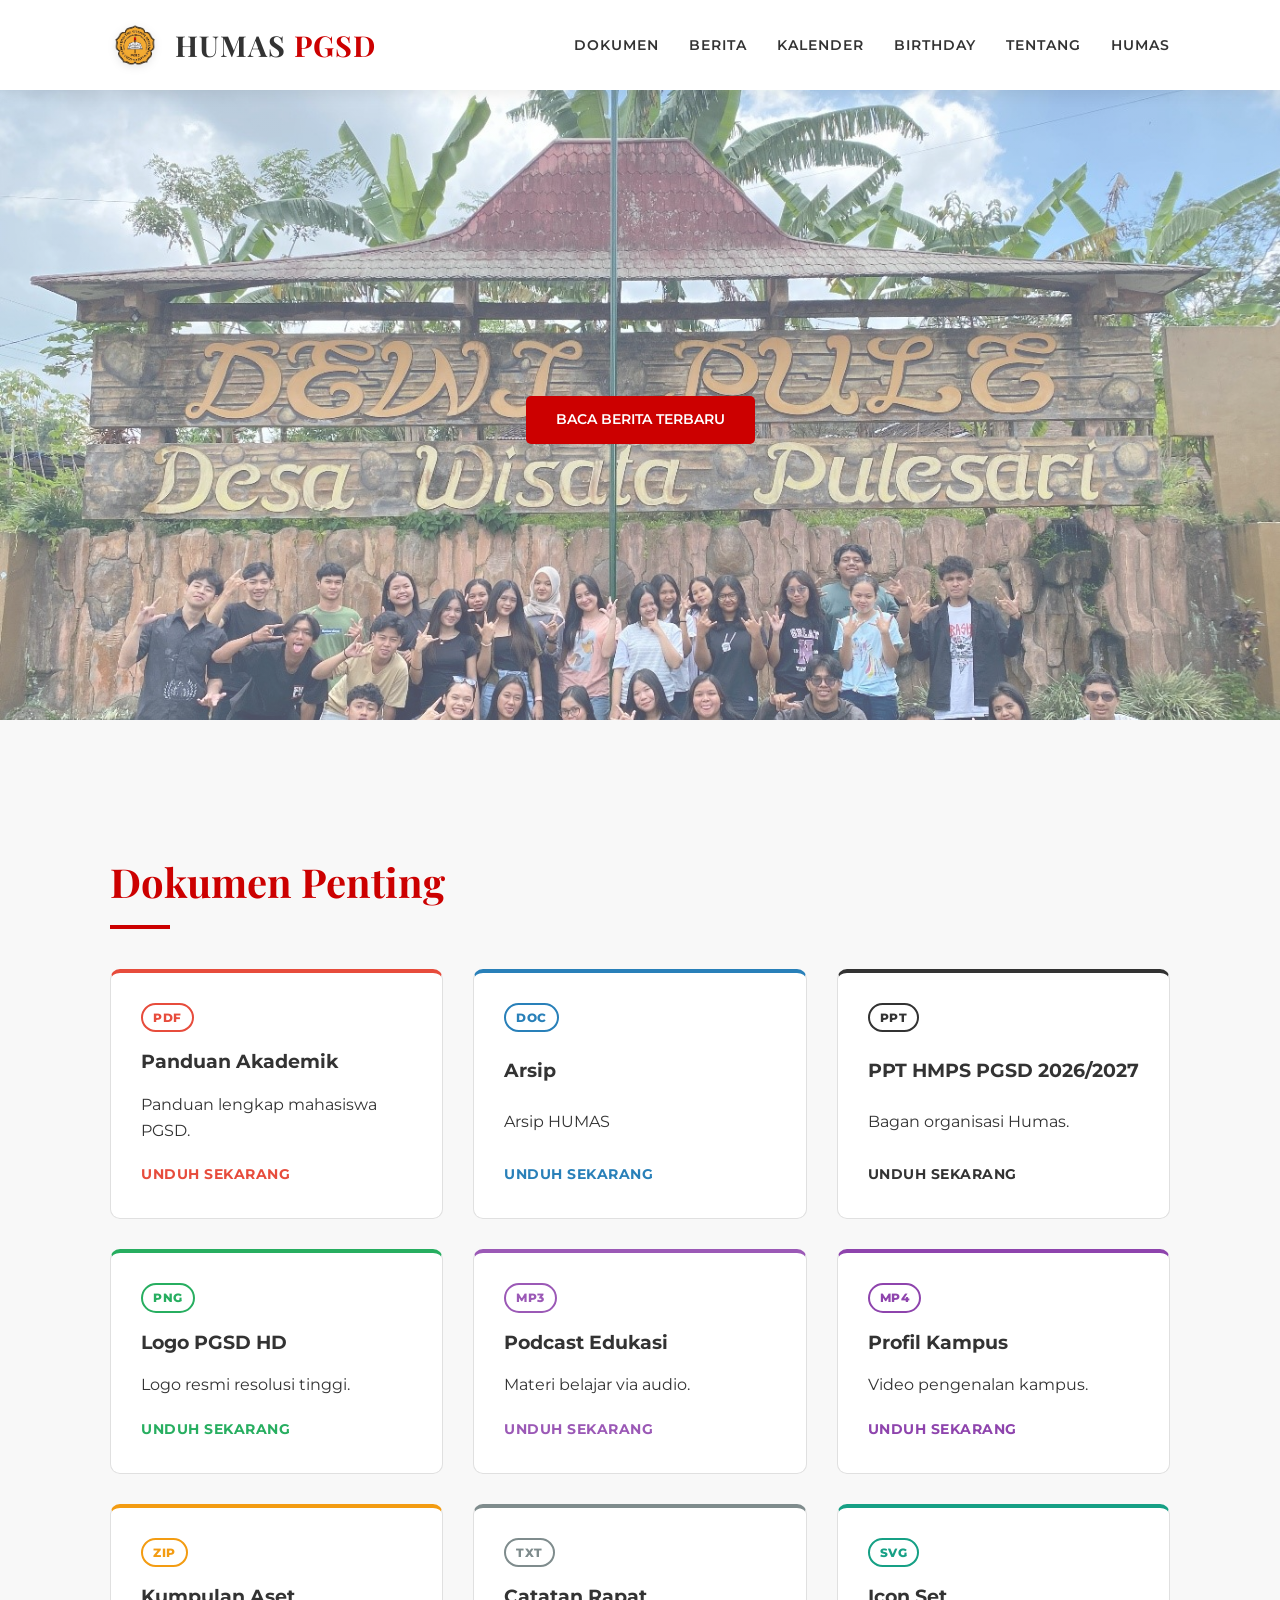
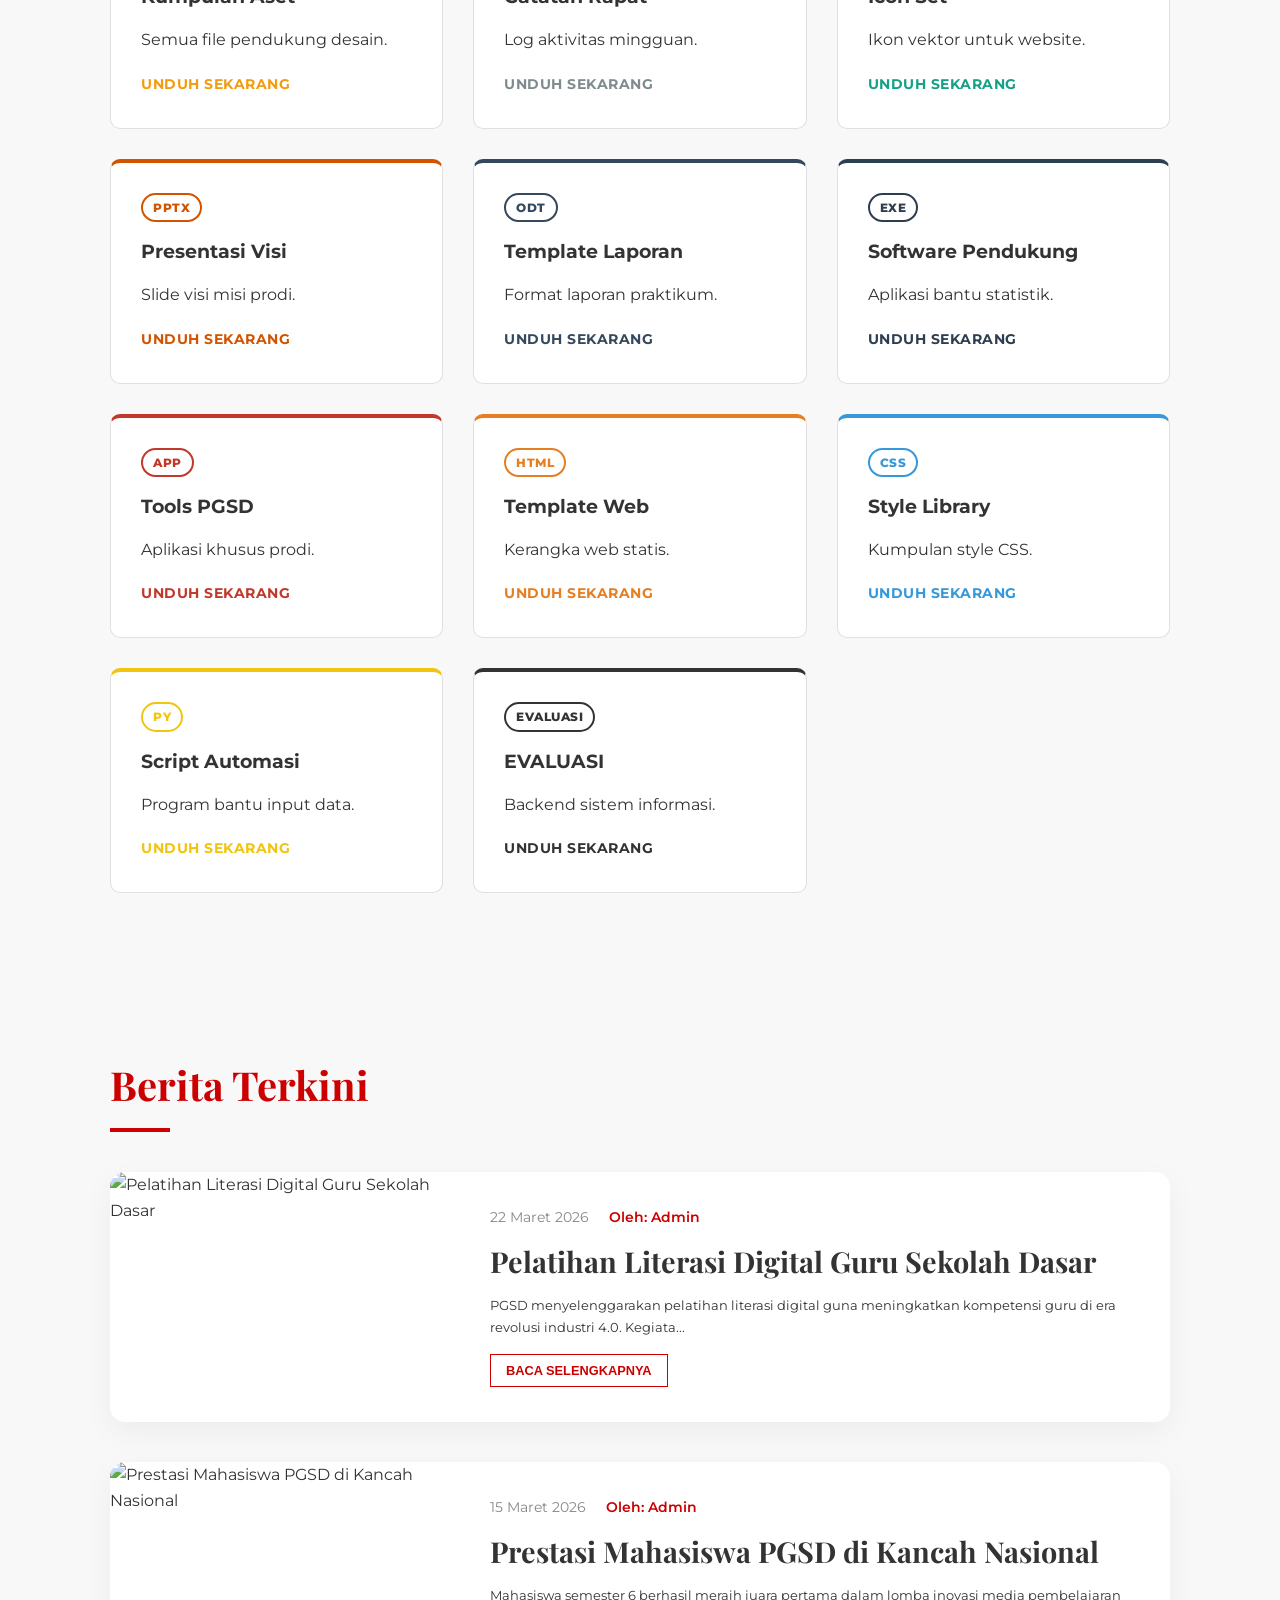
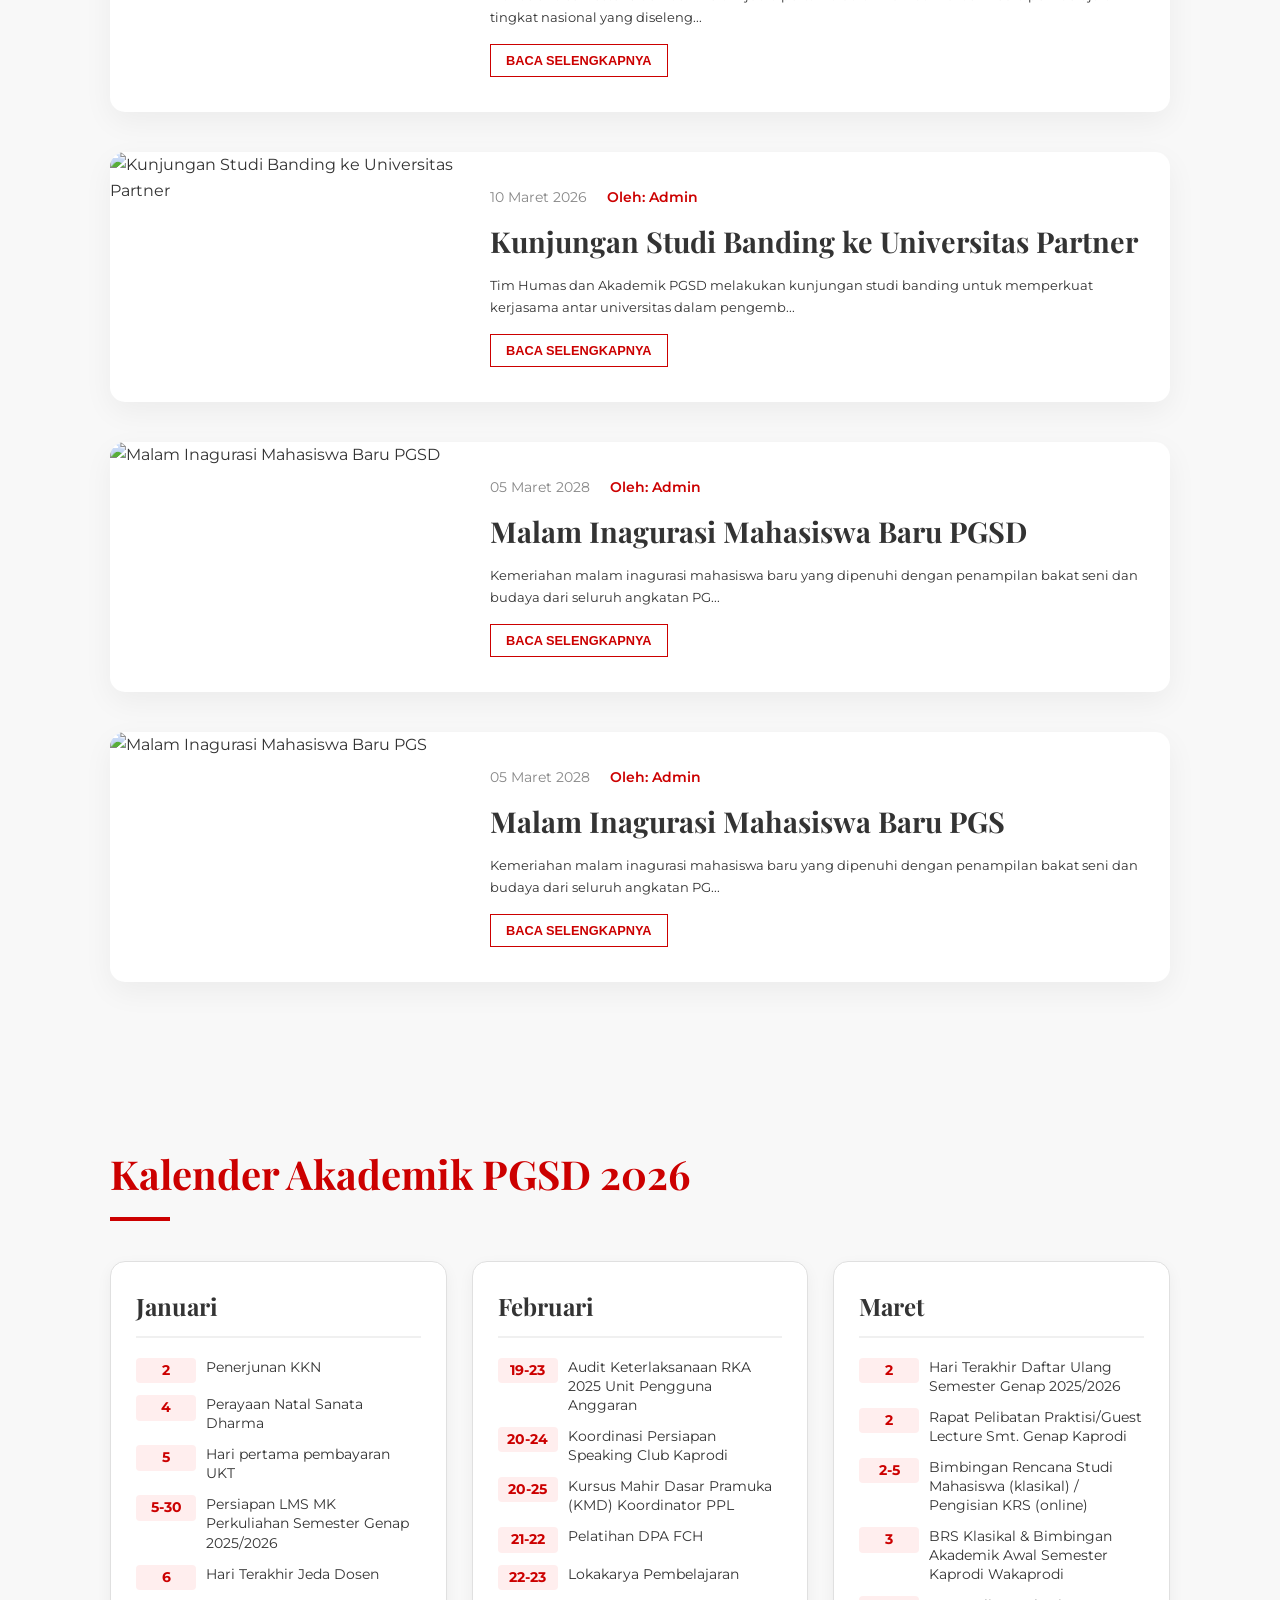
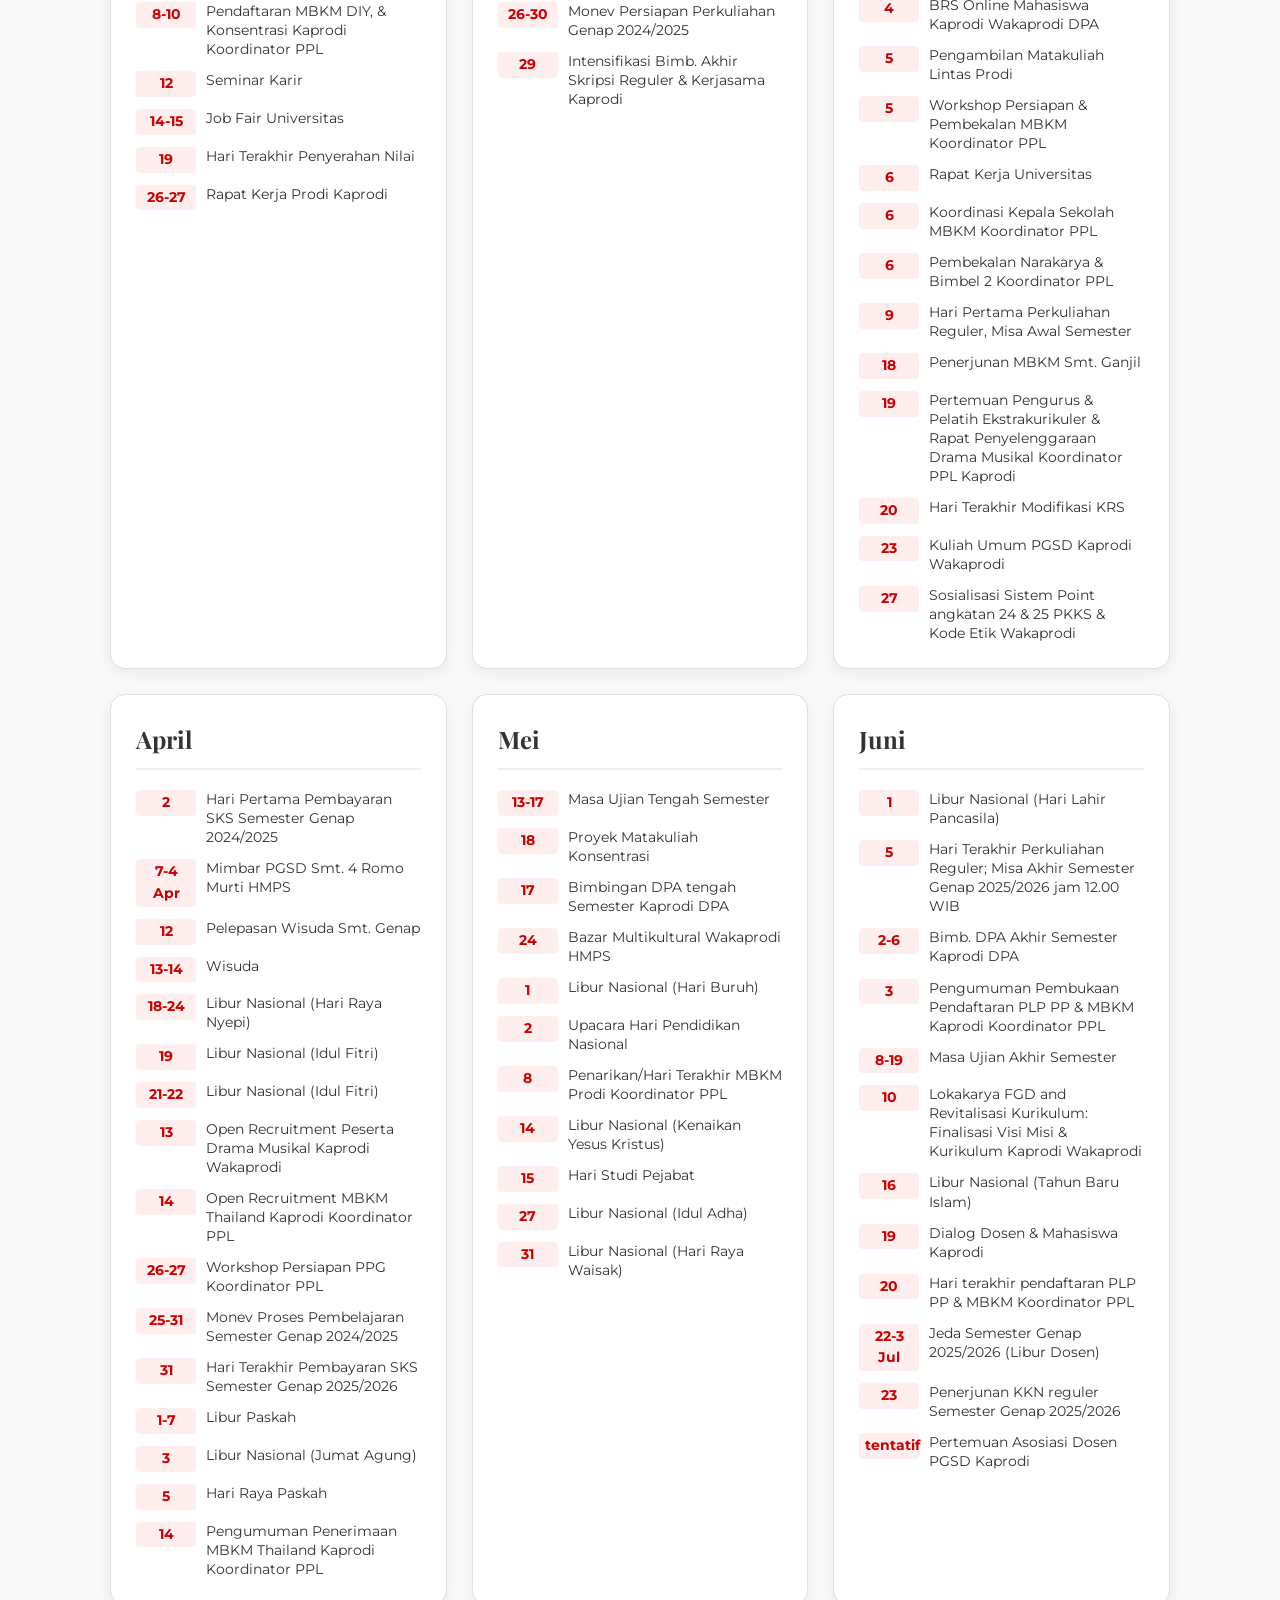
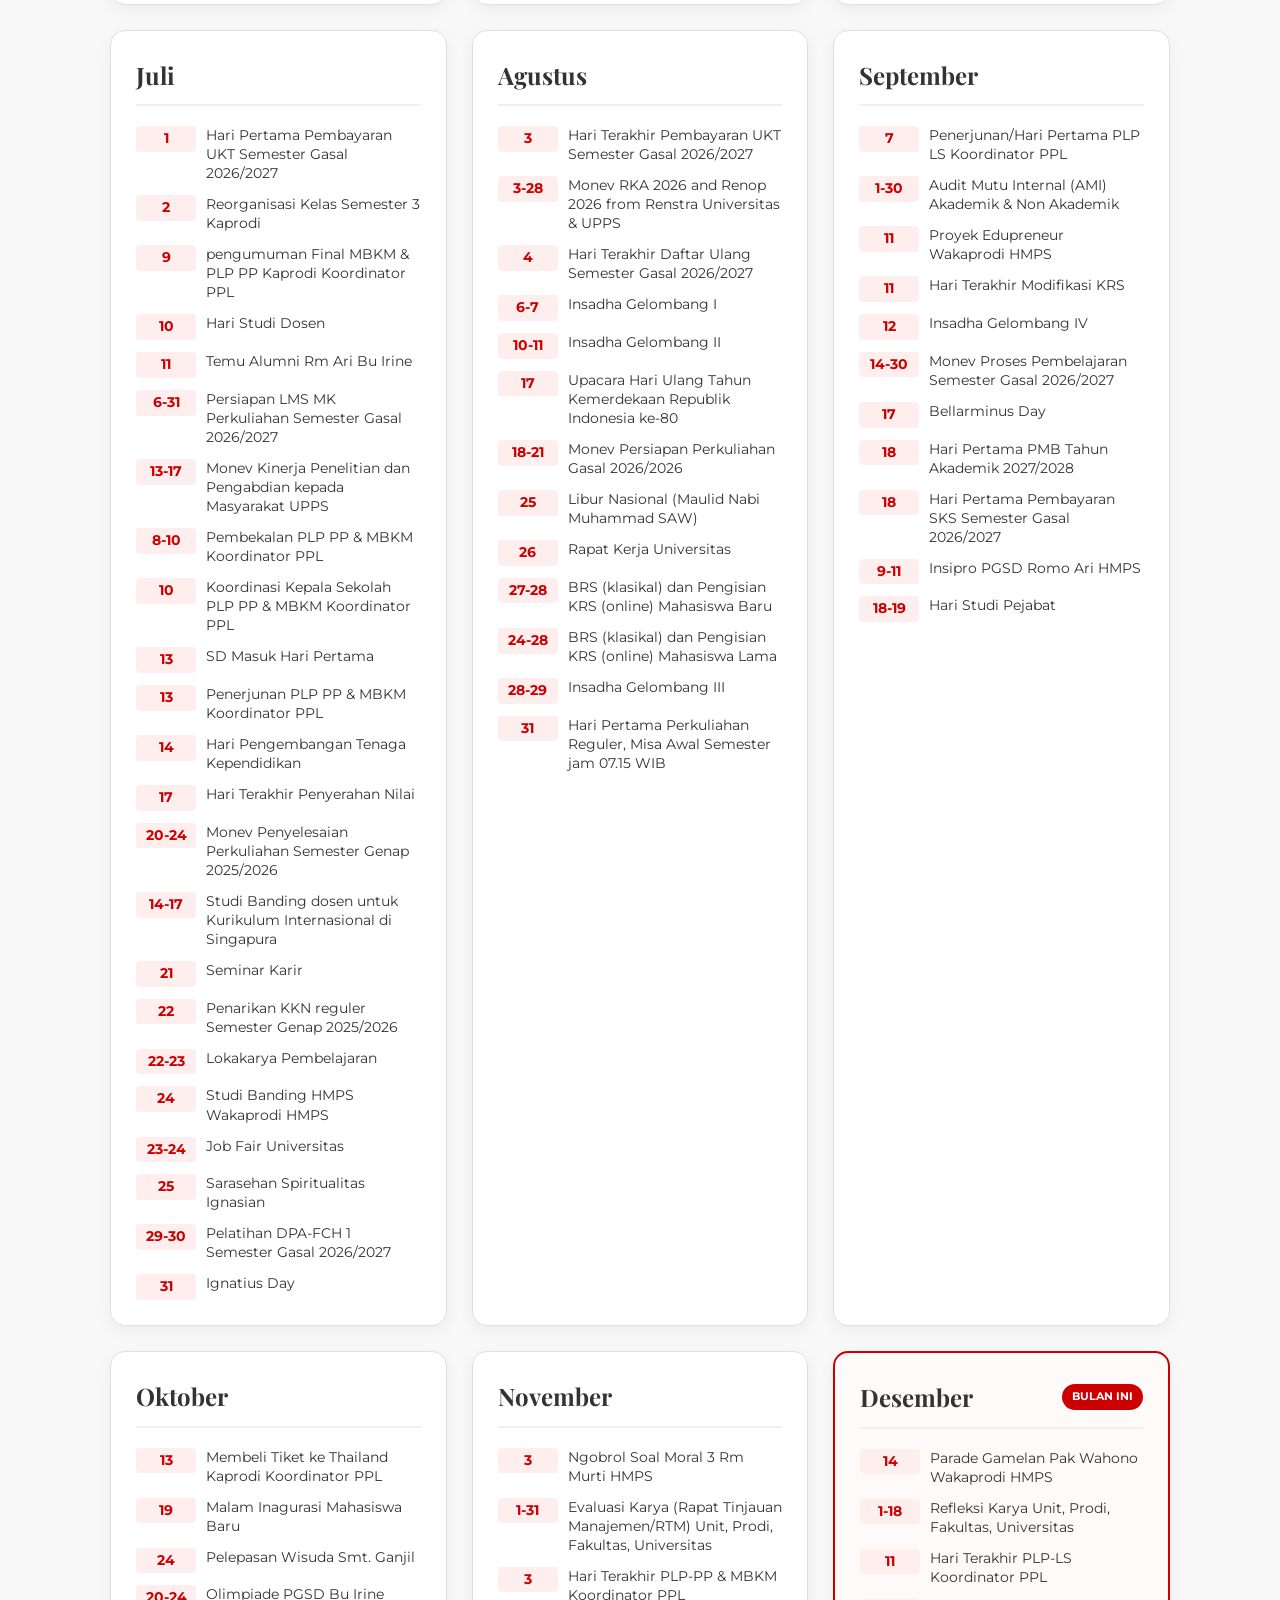
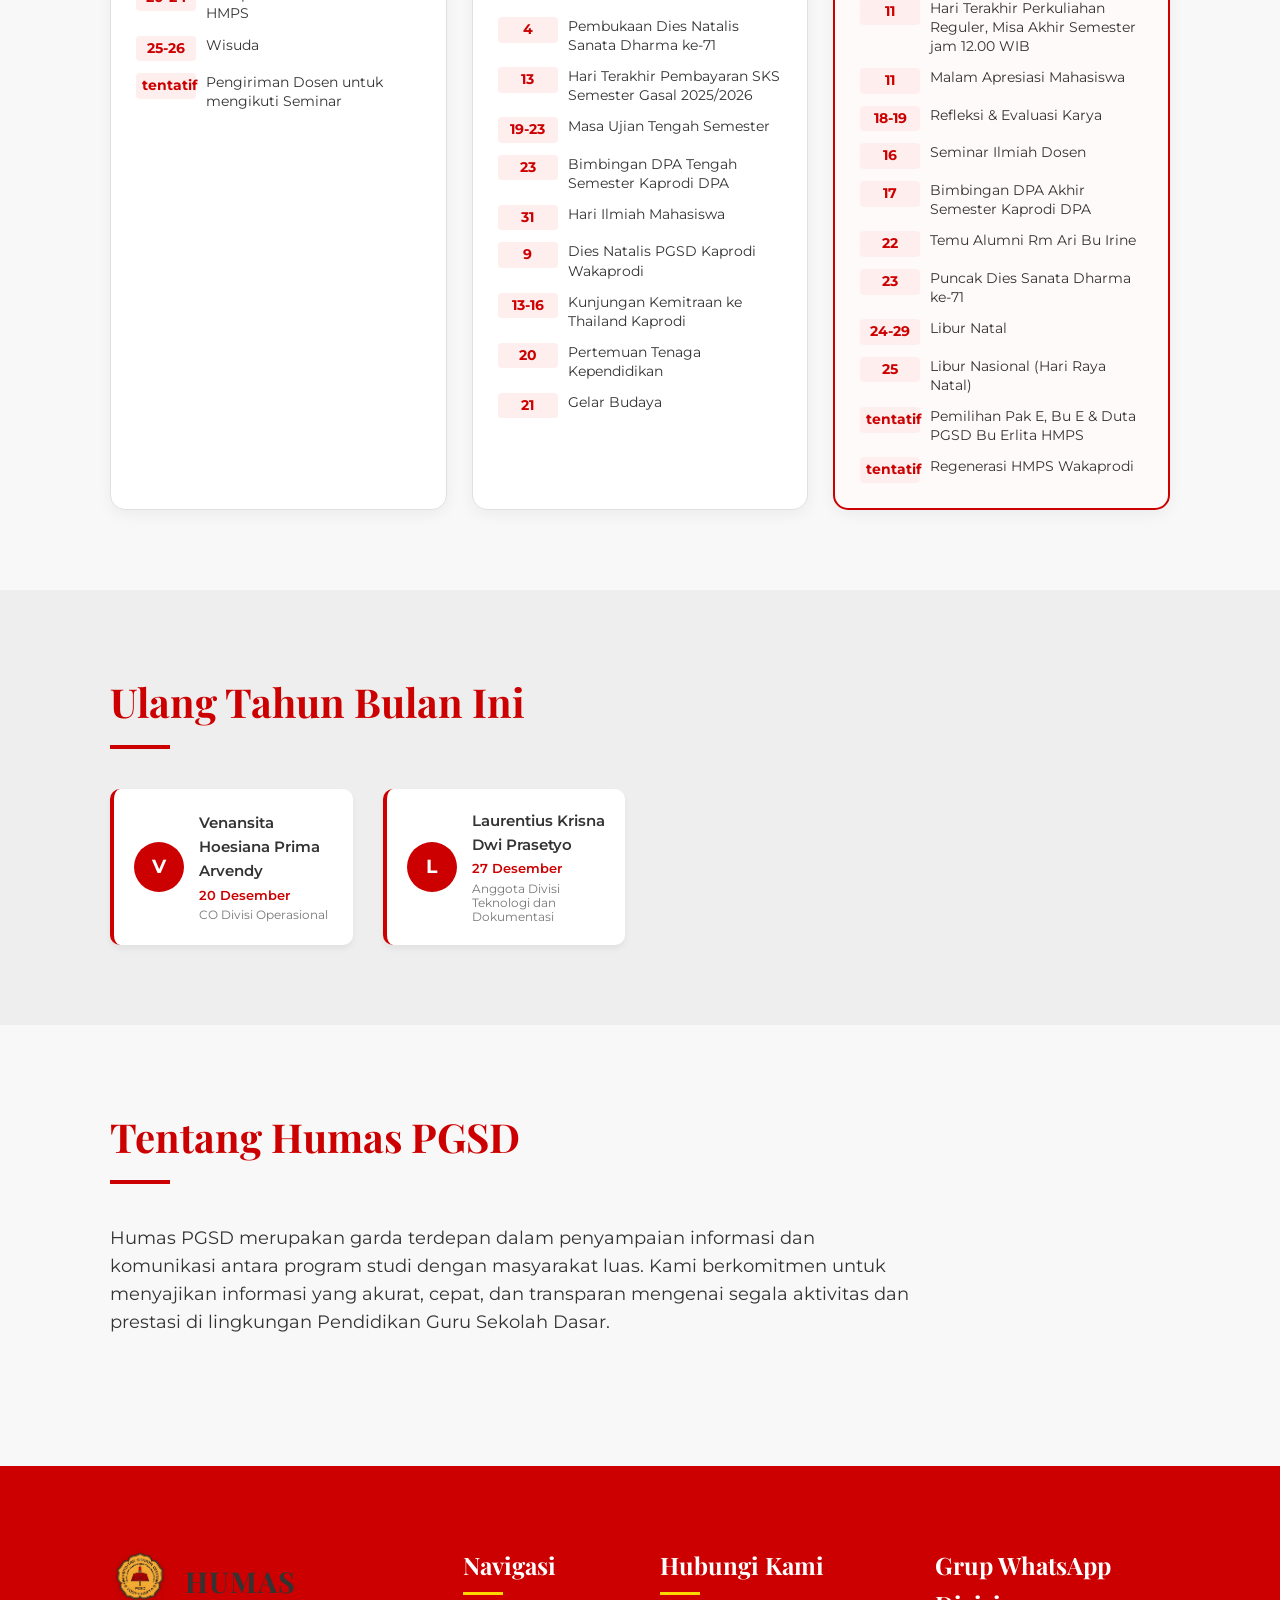
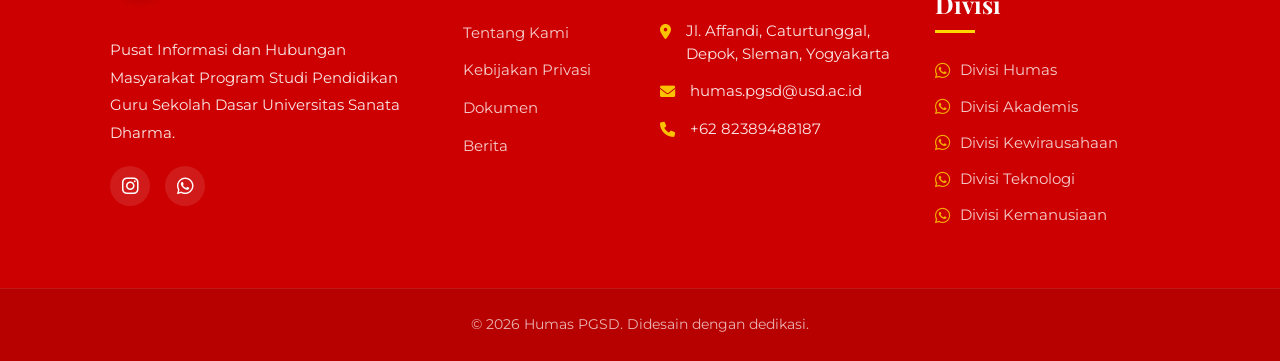
==== index.html @ 358bb096 "Add files via upload" ====
<!DOCTYPE html>
<html lang="id">
<head>
    <meta charset="UTF-8">
    <meta name="viewport" content="width=device-width, initial-scale=1.0">
    <title>Humas PGSD - Universitas</title>
    <!-- Favicon (Format PNG/JPG) -->
    <link rel="icon" type="image/png" href="logo.png">
    <link rel="stylesheet" href="style.css">
    <!-- Google Fonts for artistic feel -->
    <link href="https://fonts.googleapis.com/css2?family=Playfair+Display:wght@700&family=Montserrat:wght@300;400;600&display=swap" rel="stylesheet">
    <!-- Font Awesome for social media icons -->
    <link rel="stylesheet" href="https://cdnjs.cloudflare.com/ajax/libs/font-awesome/6.0.0/css/all.min.css">
    <script src="script.js" defer></script>
</head>
<body>

    <header>
        <div class="container nav-wrapper">
            <div class="logo">
                <a href="index.html" class="logo-link">
                    <img src="logo.png" alt="Logo PGSD" class="brand-logo">
                    <span class="logo-text">HUMAS <span class="accent-text">PGSD</span></span>
                </a>
            </div>
            <nav>
                <ul>
                    <li><a href="#dokumen">Dokumen</a></li>
                    <li><a href="#berita">Berita</a></li>
                    <li><a href="#kalender">Kalender</a></li>
                    <li><a href="#tanggal-lahir">birthday</a></li>
                    <li><a href="#tentang">Tentang</a></li>
                     <li><a href="humas.html">humas</a></li>
                </ul>
            </nav>
        </div>
    </header>

    <main>
        <section class="hero">
            <div class="container">
                <h1><span class="accent-text"></span></h1>
                <p></p>
                <a href="#berita" class="btn-accent">Baca Berita Terbaru</a>
            </div>
        </section>

        <section id="dokumen" class="section">
            <div class="container">
                <h2 class="section-title">Dokumen Penting</h2>
                <div id="document-container" class="grid">
                    <!-- Data dokumen akan dimuat secara dinamis via script.js -->
                </div>
            </div>
        </section>

        <section id="berita" class="section">
            <div class="container">
                <h2 class="section-title">Berita Terkini</h2>
                <div id="news-container" class="news-list-dynamic">
                    <!-- Data berita akan dimuat secara dinamis via script.js -->
                </div>
            </div>
        </section>

        <section id="kalender" class="section">
            <div class="container">
                <h2 class="section-title">Kalender Akademik PGSD 2026</h2>
                <div id="calendar-container" class="calendar-grid">
                    <!-- Data kalender akan dimuat secara dinamis via script.js -->
                </div>
            </div>
        </section>

        <section id="tanggal-lahir" class="section bg-alt">
            <div class="container">
                <h2 class="section-title">Ulang Tahun Bulan Ini</h2>
                <div id="birthday-container" class="grid birthday-grid">
                    <!-- Data ulang tahun akan dimuat secara dinamis via script.js -->
                </div>
            </div>
        </section>

        

        <section id="tentang" class="section">
            <div class="container">
                <h2 class="section-title">Tentang Humas PGSD</h2>
                <div class="about-content">
                    <p>Humas PGSD merupakan garda terdepan dalam penyampaian informasi dan komunikasi antara program studi dengan masyarakat luas. Kami berkomitmen untuk menyajikan informasi yang akurat, cepat, dan transparan mengenai segala aktivitas dan prestasi di lingkungan Pendidikan Guru Sekolah Dasar.</p>
                </div>
            </div>
        </section>
    </main>

    <footer class="footer-section">
        <div class="container footer-content">
            <!-- Footer Column 1: Logo & Info -->
            <div class="footer-col">
                <div class="footer-logo">
                    <a href="index.html" class="logo-link">
                        <img src="logo.png" alt="Logo PGSD" class="brand-logo">
                        <span class="logo-text">HUMAS <span class="accent-text">PGSD</span></span>
                    </a>
                </div>
                <p class="footer-desc">Pusat Informasi dan Hubungan Masyarakat Program Studi Pendidikan Guru Sekolah Dasar Universitas Sanata Dharma.</p>
                <div class="social-links">
                    <a href="https://instagram.com/" target="_blank"><i class="fab fa-instagram"></i></a>
                    <a href="https://wa.me/" target="_blank"><i class="fab fa-whatsapp"></i></a>
                </div>
            </div>

            <!-- Footer Column 2: Navigasi -->
            <div class="footer-col">
                <h3>Navigasi</h3>
                <ul class="footer-links">
                    <li><a href="#tentang">Tentang Kami</a></li>
                    <li><a href="#">Kebijakan Privasi</a></li>
                    <li><a href="#dokumen">Dokumen</a></li>
                    <li><a href="#berita">Berita</a></li>
                </ul>
            </div>

            <!-- Footer Column 3: Kontak -->
            <div class="footer-col">
                <h3>Hubungi Kami</h3>
                <div class="contact-info">
                    <p><i class="fas fa-map-marker-alt"></i> Jl. Affandi, Caturtunggal, Depok, Sleman, Yogyakarta</p>
                    <p><i class="fas fa-envelope"></i> <a href="mailto:humas.pgsd@usd.ac.id">humas.pgsd@usd.ac.id</a></p>
                    <p><i class="fas fa-phone"></i> +62 82389488187</p>
                </div>
            </div>
            <!-- Footer Column 4: Grup WhatsApp -->
            <div class="footer-col">
                <h3>Grup WhatsApp Divisi</h3>
                <div id="whatsapp-groups-container" class="wa-groups-list">
                    <!-- Dinamis dari script.js -->
                </div>
            </div>
        </div>
        <div class="footer-bottom">
            <div class="container">
                <p>&copy; 2026 Humas PGSD. Didesain dengan dedikasi.</p>
            </div>
        </div>
    </footer>

    <!-- Modal for Full News Content -->
    <div id="news-modal" class="modal">
        <div class="modal-content">
            <span class="close-modal">&times;</span>
            <div id="modal-body">
                <!-- Content will be injected by JavaScript -->
            </div>
        </div>
    </div>

</body>
</html>
---- style.css ----
:root {
    --bg-color: #f8f8f8;
    --text-color: #333333;
    --accent-color: #cc0000;
    --card-bg: #ffffff;
    --border-color: #e0e0e0;
}

* {
    margin: 0;
    padding: 0;
    box-sizing: border-box;
}

body {
    background-color: var(--bg-color);
    color: var(--text-color);
    font-family: 'Montserrat', sans-serif;
    line-height: 1.6;
    overflow-x: hidden;
}

.container {
    width: 90%;
    max-width: 1100px;
    margin: 0 auto;
    padding: 0 20px;
}

header {
    background: #ffffff; /* Updated to white as requested */
    padding: 20px 0;
    box-shadow: 0 4px 15px rgba(0,0,0,0.08);
    position: sticky;
    top: 0;
    z-index: 1000;
}

.nav-wrapper {
    display: flex;
    justify-content: space-between;
    align-items: center;
}

.logo-link {
    display: flex;
    align-items: center;
    gap: 15px;
    text-decoration: none;
}

.brand-logo {
    height: 50px; /* Ukuran default logo di header */
    width: auto;
    object-fit: contain;
    filter: drop-shadow(0 2px 4px rgba(0,0,0,0.1));
}

.footer-logo .brand-logo {
    height: 60px; /* Logo di footer sedikit lebih besar */
    margin-bottom: 10px;
}

.logo-text {
    font-family: 'Playfair Display', serif;
    font-size: 1.8rem;
    font-weight: 700;
    letter-spacing: 1px;
    color: var(--text-color); /* Dark text on white background */
}

.logo-text .accent-text {
    color: var(--accent-color); /* Red accent for PGSD on white background */
}

nav ul {
    display: flex;
    list-style: none;
}

nav ul li {
    margin-left: 30px;
}

nav ul li a {
    text-decoration: none;
    color: var(--text-color); /* Dark text for navigation */
    font-weight: 600;
    text-transform: uppercase;
    font-size: 0.85rem;
    letter-spacing: 1px;
    transition: all 0.3s ease;
}

nav ul li a:hover {
    color: var(--accent-color); /* Red on hover */
}

/* Hero Section */
.hero {
    padding: 150px 0;
    text-align: center;
    background: linear-gradient(rgba(255, 255, 255, 0.3), rgba(255, 255, 255, 0.3)), url('b.jpg'); /* Overlay dikurangi agar foto lebih jernih */
    background-size: cover;
    background-position: center;
    background-repeat: no-repeat;
    background-attachment: fixed; /* Parallax effect */
    margin-bottom: 50px;
    min-height: 70vh;
    display: flex;
    align-items: center;
}

.hero h1 {
    font-family: 'Playfair Display', serif;
    font-size: 4rem;
    margin-bottom: 20px;
    color: var(--text-color);
}

.hero p {
    font-size: 1.2rem;
    margin-bottom: 30px;
    color: #666;
}

.btn-accent {
    display: inline-block;
    background-color: var(--accent-color);
    color: #fff;
    padding: 12px 30px;
    text-decoration: none;
    font-weight: 600;
    border-radius: 5px;
    transition: transform 0.3s ease, background-color 0.3s ease;
    text-transform: uppercase;
    font-size: 0.9rem;
}

.btn-accent:hover {
    background-color: #990000;
    transform: translateY(-2px);
}

/* Structure Page Styling */
.humas-hero {
    background: linear-gradient(rgba(0, 0, 0, 0.5), rgba(0, 0, 0, 0.5)), url('b.jpg'); /* Overlay gelap agar teks putih lebih jernih dan menonjol */
    background-size: cover;
    background-position: center;
    background-repeat: no-repeat;
    background-attachment: fixed;
    min-height: 60vh;
    display: flex;
    align-items: center;
    justify-content: center;
}

.humas-hero h1, .humas-hero p {
    color: #ffffff !important;
}

.text-center {
    text-align: center;
}

.section-title.text-center::after {
    left: 50%;
    transform: translateX(-50%);
}

.structure-grid {
    display: grid;
    gap: 40px;
    margin-top: 50px;
}

.co-grid {
    grid-template-columns: repeat(auto-fit, minmax(300px, 1fr));
    justify-content: center;
    max-width: 400px;
    margin-left: auto;
    margin-right: auto;
}

.members-grid {
    grid-template-columns: repeat(auto-fit, minmax(250px, 1fr));
}

.profile-card {
    background: var(--card-bg);
    border-radius: 20px;
    overflow: hidden;
    box-shadow: 0 10px 30px rgba(0,0,0,0.05);
    transition: all 0.3s ease;
    text-align: center;
    border: 1px solid var(--border-color);
    padding: 30px 20px; /* Tambahkan padding dalam */
}

.profile-img-container {
    width: 180px;
    height: 180px;
    margin: 0 auto 20px;
    position: relative;
}

.profile-img-round {
    width: 100%;
    height: 100%;
    object-fit: cover;
    border-radius: 50%; /* Membuat gambar bulat */
    border: 4px solid #f0f0f0;
    transition: transform 0.5s ease, border-color 0.3s ease;
}

.profile-card:hover .profile-img-round {
    transform: scale(1.05);
    border-color: var(--accent-color);
}

.profile-info h3 {
    font-family: 'Playfair Display', serif;
    font-size: 1.3rem;
    margin-bottom: 8px;
    color: var(--text-color);
}

.profile-info .role {
    color: var(--accent-color);
    font-weight: 700;
    font-size: 0.85rem;
    text-transform: uppercase;
    letter-spacing: 1px;
    margin-bottom: 15px;
}

.profile-details {
    display: flex;
    flex-direction: column;
    gap: 8px;
    font-size: 0.85rem;
    color: #666;
    border-top: 1px solid #f0f0f0;
    padding-top: 15px;
}

.profile-details span {
    display: flex;
    align-items: center;
    justify-content: center;
    gap: 10px;
}

.profile-details i {
    color: var(--accent-color);
    width: 16px;
}

.active {
    color: var(--accent-color) !important;
    border-bottom: 2px solid var(--accent-color);
}

/* Section Styling */
.section {
    padding: 80px 0;
}

.section-title {
    font-family: 'Playfair Display', serif;
    font-size: 2.5rem;
    margin-bottom: 40px;
    position: relative;
    padding-bottom: 15px;
    color: var(--accent-color); /* Red for titles as requested */
}

.section-title::after {
    content: '';
    position: absolute;
    bottom: 0;
    left: 0;
    width: 60px;
    height: 4px;
    background-color: var(--accent-color);
}

.grid {
    display: grid;
    grid-template-columns: repeat(auto-fit, minmax(280px, 1fr));
    gap: 30px;
}

.card {
    background: var(--card-bg);
    padding: 30px;
    border-radius: 10px;
    border: 1px solid var(--border-color);
    transition: box-shadow 0.3s ease;
}

.card:hover {
    box-shadow: 0 10px 30px rgba(0,0,0,0.05);
}

.card h3 {
    margin-bottom: 15px;
}

.doc-card {
    transition: transform 0.3s ease, box-shadow 0.3s ease;
    display: flex;
    flex-direction: column;
    justify-content: space-between;
}

.doc-card:hover {
    transform: translateY(-8px);
    box-shadow: 0 15px 35px rgba(0,0,0,0.1);
}

.doc-type {
    display: inline-block;
    background: transparent;
    font-size: 0.75rem;
    padding: 3px 10px;
    border-radius: 20px;
    font-weight: 800;
    margin-bottom: 15px;
    border: 2px solid;
    width: fit-content;
    text-transform: uppercase;
    letter-spacing: 0.5px;
}

.btn-link {
    display: inline-block;
    margin-top: 20px;
    text-decoration: none;
    font-weight: 700;
    font-size: 0.9rem;
    text-transform: uppercase;
    letter-spacing: 0.5px;
    border-bottom: 2px solid transparent;
    transition: border-color 0.3s ease;
}

.btn-link:hover {
    border-bottom-color: inherit;
}

/* Berita Section - Specific news font size requested: 10pt */
.news-list-dynamic {
    display: flex;
    flex-direction: column;
    gap: 40px;
}

.news-item-dynamic {
    display: flex;
    background: var(--card-bg);
    border-radius: 15px;
    overflow: hidden;
    box-shadow: 0 10px 30px rgba(0,0,0,0.05);
    transition: transform 0.3s ease;
}

.news-item-dynamic:hover {
    transform: translateY(-5px);
}

.news-image {
    flex: 0 0 350px;
    height: 250px;
}

.news-image img {
    width: 100%;
    height: 100%;
    object-fit: cover;
}

.news-info {
    padding: 30px;
    display: flex;
    flex-direction: column;
    justify-content: center;
}

.news-meta {
    display: flex;
    gap: 20px;
    margin-bottom: 15px;
    font-size: 0.85rem;
    color: #888;
}

.news-meta .author {
    color: var(--accent-color);
    font-weight: 600;
}

.news-item-dynamic h3 {
    font-family: 'Playfair Display', serif;
    font-size: 1.8rem;
    margin-bottom: 15px;
    line-height: 1.2;
}

.news-content {
    font-size: 10pt; /* Specific request */
    color: var(--text-color);
    line-height: 1.7;
}

.btn-read-more {
    background: none;
    border: 1px solid var(--accent-color);
    color: var(--accent-color);
    padding: 8px 15px;
    margin-top: 15px;
    cursor: pointer;
    font-size: 0.8rem;
    font-weight: 600;
    text-transform: uppercase;
    transition: all 0.3s ease;
    width: fit-content;
}

.btn-read-more:hover {
    background: var(--accent-color);
    color: #fff;
}

/* Modal Styling */
.modal {
    display: none;
    position: fixed;
    z-index: 2000;
    left: 0;
    top: 0;
    width: 100%;
    height: 100%;
    overflow: auto;
    background-color: rgba(0,0,0,0.85);
    backdrop-filter: blur(8px);
    animation: fadeIn 0.4s ease;
}

@keyframes fadeIn {
    from { opacity: 0; }
    to { opacity: 1; }
}

.modal-content {
    background-color: var(--card-bg);
    margin: 3% auto;
    padding: 50px;
    border-radius: 20px;
    width: 95%;
    max-width: 900px;
    position: relative;
    box-shadow: 0 25px 50px rgba(0,0,0,0.5);
    animation: slideUp 0.4s ease;
}

@keyframes slideUp {
    from { transform: translateY(50px); opacity: 0; }
    to { transform: translateY(0); opacity: 1; }
}

.close-modal {
    color: #888;
    position: absolute;
    top: 20px;
    right: 25px;
    font-size: 35px;
    font-weight: bold;
    cursor: pointer;
    transition: color 0.3s ease;
}

.close-modal:hover {
    color: var(--accent-color);
}

.modal-news-header {
    margin-bottom: 25px;
}

.modal-news-meta {
    margin-bottom: 10px;
    font-size: 0.9rem;
    color: #888;
}

.modal-news-header h2 {
    font-family: 'Playfair Display', serif;
    font-size: 2.5rem;
    color: var(--text-color);
    line-height: 1.2;
}

.modal-news-image {
    width: 100%;
    max-height: 400px;
    overflow: hidden;
    border-radius: 10px;
    margin-bottom: 30px;
}

.modal-news-image img {
    width: 100%;
    height: 100%;
    object-fit: cover;
}

.modal-news-content {
    font-size: 1.1rem;
    line-height: 1.8;
    color: #444;
}

@media (max-width: 900px) {
    .news-item-dynamic {
        flex-direction: column;
    }
    .news-image {
        flex: 0 0 200px;
        width: 100%;
    }
}

/* Kalender Akademik Section */
.calendar-grid {
    display: grid;
    grid-template-columns: repeat(auto-fill, minmax(320px, 1fr));
    gap: 25px;
}

.calendar-month-card {
    background: var(--card-bg);
    border-radius: 15px;
    padding: 25px;
    box-shadow: 0 5px 15px rgba(0,0,0,0.05);
    border: 1px solid var(--border-color);
    transition: transform 0.3s ease, border-color 0.3s ease;
}

.calendar-month-card:hover {
    transform: translateY(-5px);
    border-color: var(--accent-color);
}

.calendar-month-card.current-month {
    border: 2px solid var(--accent-color);
    background: #fffafa;
}

.month-header {
    display: flex;
    justify-content: space-between;
    align-items: center;
    margin-bottom: 20px;
    border-bottom: 2px solid #f0f0f0;
    padding-bottom: 10px;
}

.month-header h3 {
    font-family: 'Playfair Display', serif;
    font-size: 1.5rem;
    color: var(--text-color);
}

.badge-now {
    background: var(--accent-color);
    color: #fff;
    font-size: 0.7rem;
    padding: 4px 10px;
    border-radius: 20px;
    text-transform: uppercase;
    font-weight: 700;
}

.activity-list {
    display: flex;
    flex-direction: column;
    gap: 12px;
}

.activity-item {
    display: grid;
    grid-template-columns: 60px 1fr;
    gap: 10px;
    align-items: start;
    font-size: 0.85rem;
}

.activity-date {
    font-weight: 700;
    color: var(--accent-color);
    background: #ffeeee;
    padding: 2px 6px;
    border-radius: 4px;
    text-align: center;
}

.activity-desc {
    color: var(--text-color);
    line-height: 1.4;
}

/* Tanggal Lahir Section */
.bg-alt {
    background-color: #eee;
}

.birthday-grid {
    grid-template-columns: repeat(auto-fill, minmax(200px, 1fr));
}

.birthday-card {
    display: flex;
    align-items: center;
    background: var(--card-bg);
    padding: 20px;
    border-radius: 10px;
    border-left: 4px solid var(--accent-color);
    box-shadow: 0 4px 6px rgba(0,0,0,0.05);
}

.birthday-card .initial {
    width: 50px;
    height: 50px;
    min-width: 50px;
    background-color: var(--accent-color);
    color: #fff;
    border-radius: 50%;
    display: flex;
    align-items: center;
    justify-content: center;
    font-weight: 700;
    font-size: 1.2rem;
    margin-right: 15px;
}

.birthday-card .info {
    display: flex;
    flex-direction: column;
}

.birthday-card h4 {
    font-size: 0.95rem;
    margin-bottom: 2px;
    color: var(--text-color);
    font-weight: 600;
}

.birthday-card .date-text {
    font-size: 0.8rem;
    color: var(--accent-color);
    font-weight: 600;
    margin-bottom: 2px;
}

.birthday-card .role-text {
    font-size: 0.75rem;
    color: #777;
    line-height: 1.2;
}

.no-birthday {
    grid-column: 1 / -1;
    text-align: center;
    padding: 40px;
    background: var(--card-bg);
    border-radius: 10px;
    color: #888;
    font-style: italic;
}

/* About Section */
.about-content {
    max-width: 800px;
    font-size: 1.1rem;
}

/* Footer Styling */
.footer-section {
    background: var(--accent-color);
    color: #ffffff;
    padding: 80px 0 0 0;
    margin-top: 50px;
}

.footer-content {
    display: grid;
    grid-template-columns: 2fr 1fr 1.5fr 1.5fr;
    gap: 40px;
    padding-bottom: 60px;
}

.wa-groups-list {
    display: flex;
    flex-direction: column;
    gap: 12px;
}

.wa-group-link {
    color: #fff;
    text-decoration: none;
    font-size: 0.95rem;
    opacity: 0.8;
    transition: all 0.3s ease;
    display: flex;
    align-items: center;
    gap: 10px;
}

.wa-group-link i {
    color: #ffd700;
    font-size: 1.1rem;
}

.wa-group-link:hover {
    opacity: 1;
    transform: translateX(5px);
    color: #ffd700;
}

.footer-col h3 {
    font-family: 'Playfair Display', serif;
    font-size: 1.5rem;
    margin-bottom: 25px;
    position: relative;
    padding-bottom: 10px;
}

.footer-col h3::after {
    content: '';
    position: absolute;
    bottom: 0;
    left: 0;
    width: 40px;
    height: 3px;
    background: #ffd700;
}

.footer-desc {
    margin: 20px 0;
    font-size: 0.95rem;
    line-height: 1.8;
    opacity: 0.9;
}

.social-links {
    display: flex;
    gap: 15px;
}

.social-links a {
    display: flex;
    align-items: center;
    justify-content: center;
    width: 40px;
    height: 40px;
    background: rgba(255,255,255,0.1);
    color: #fff;
    border-radius: 50%;
    text-decoration: none;
    font-size: 1.2rem;
    transition: all 0.3s ease;
}

.social-links a:hover {
    background: #ffd700;
    color: var(--accent-color);
    transform: translateY(-5px);
}

.footer-links {
    list-style: none;
}

.footer-links li {
    margin-bottom: 12px;
}

.footer-links li a {
    color: #fff;
    text-decoration: none;
    font-size: 0.95rem;
    opacity: 0.8;
    transition: all 0.3s ease;
}

.footer-links li a:hover {
    opacity: 1;
    padding-left: 10px;
    color: #ffd700;
}

.contact-info p {
    display: flex;
    gap: 15px;
    margin-bottom: 15px;
    font-size: 0.95rem;
    opacity: 0.9;
    line-height: 1.5;
}

.contact-info p i {
    color: #ffd700;
    margin-top: 4px;
}

.contact-info a {
    color: #fff;
    text-decoration: none;
}

.footer-bottom {
    background: rgba(0,0,0,0.1);
    padding: 25px 0;
    text-align: center;
    border-top: 1px solid rgba(255,255,255,0.1);
}

.footer-bottom p {
    font-size: 0.85rem;
    opacity: 0.7;
}

/* Media Queries for Better Mobile Responsiveness */
@media (max-width: 992px) {
    .footer-content {
        grid-template-columns: 1fr 1fr;
    }
    .hero h1 {
        font-size: 3rem;
    }
}

@media (max-width: 768px) {
    .container {
        width: 95%;
        padding: 0 15px;
    }

    .nav-wrapper {
        flex-direction: column;
        gap: 20px;
        padding: 10px 0;
    }

    nav ul {
        flex-wrap: wrap;
        justify-content: center;
        gap: 10px;
    }

    nav ul li {
        margin: 0;
    }

    nav ul li a {
        font-size: 0.75rem;
        padding: 5px 10px;
        background: #f8f8f8;
        border-radius: 5px;
        color: var(--text-color);
    }

    .hero {
        padding: 100px 0;
        min-height: 50vh;
        background-attachment: scroll; /* Disable parallax on mobile for performance */
    }

    .hero h1 {
        font-size: 2.2rem;
    }

    .section {
        padding: 50px 0;
    }

    .section-title {
        font-size: 1.8rem;
        margin-bottom: 30px;
    }

    .grid, .calendar-grid, .structure-grid {
        grid-template-columns: 1fr; /* Stack everything on mobile */
        gap: 20px;
    }

    .co-grid {
        max-width: 100%;
    }

    .news-item-dynamic {
        flex-direction: column;
    }

    .news-image {
        flex: 0 0 200px;
        width: 100%;
    }

    .modal-content {
        padding: 25px 15px;
        margin: 10% auto;
        width: 95%;
    }

    .modal-news-header h2 {
        font-size: 1.5rem;
    }

    .footer-content {
        grid-template-columns: 1fr;
        gap: 40px;
    }

    .footer-section {
        padding-top: 50px;
    }
}

@media (max-width: 480px) {
    .hero h1 {
        font-size: 1.8rem;
    }

    .logo-text {
        font-size: 1.4rem;
    }

    .brand-logo {
        height: 40px;
    }

    .birthday-card {
        padding: 15px;
    }

    .birthday-card .initial {
        width: 40px;
        height: 40px;
        min-width: 40px;
        font-size: 1rem;
    }
}
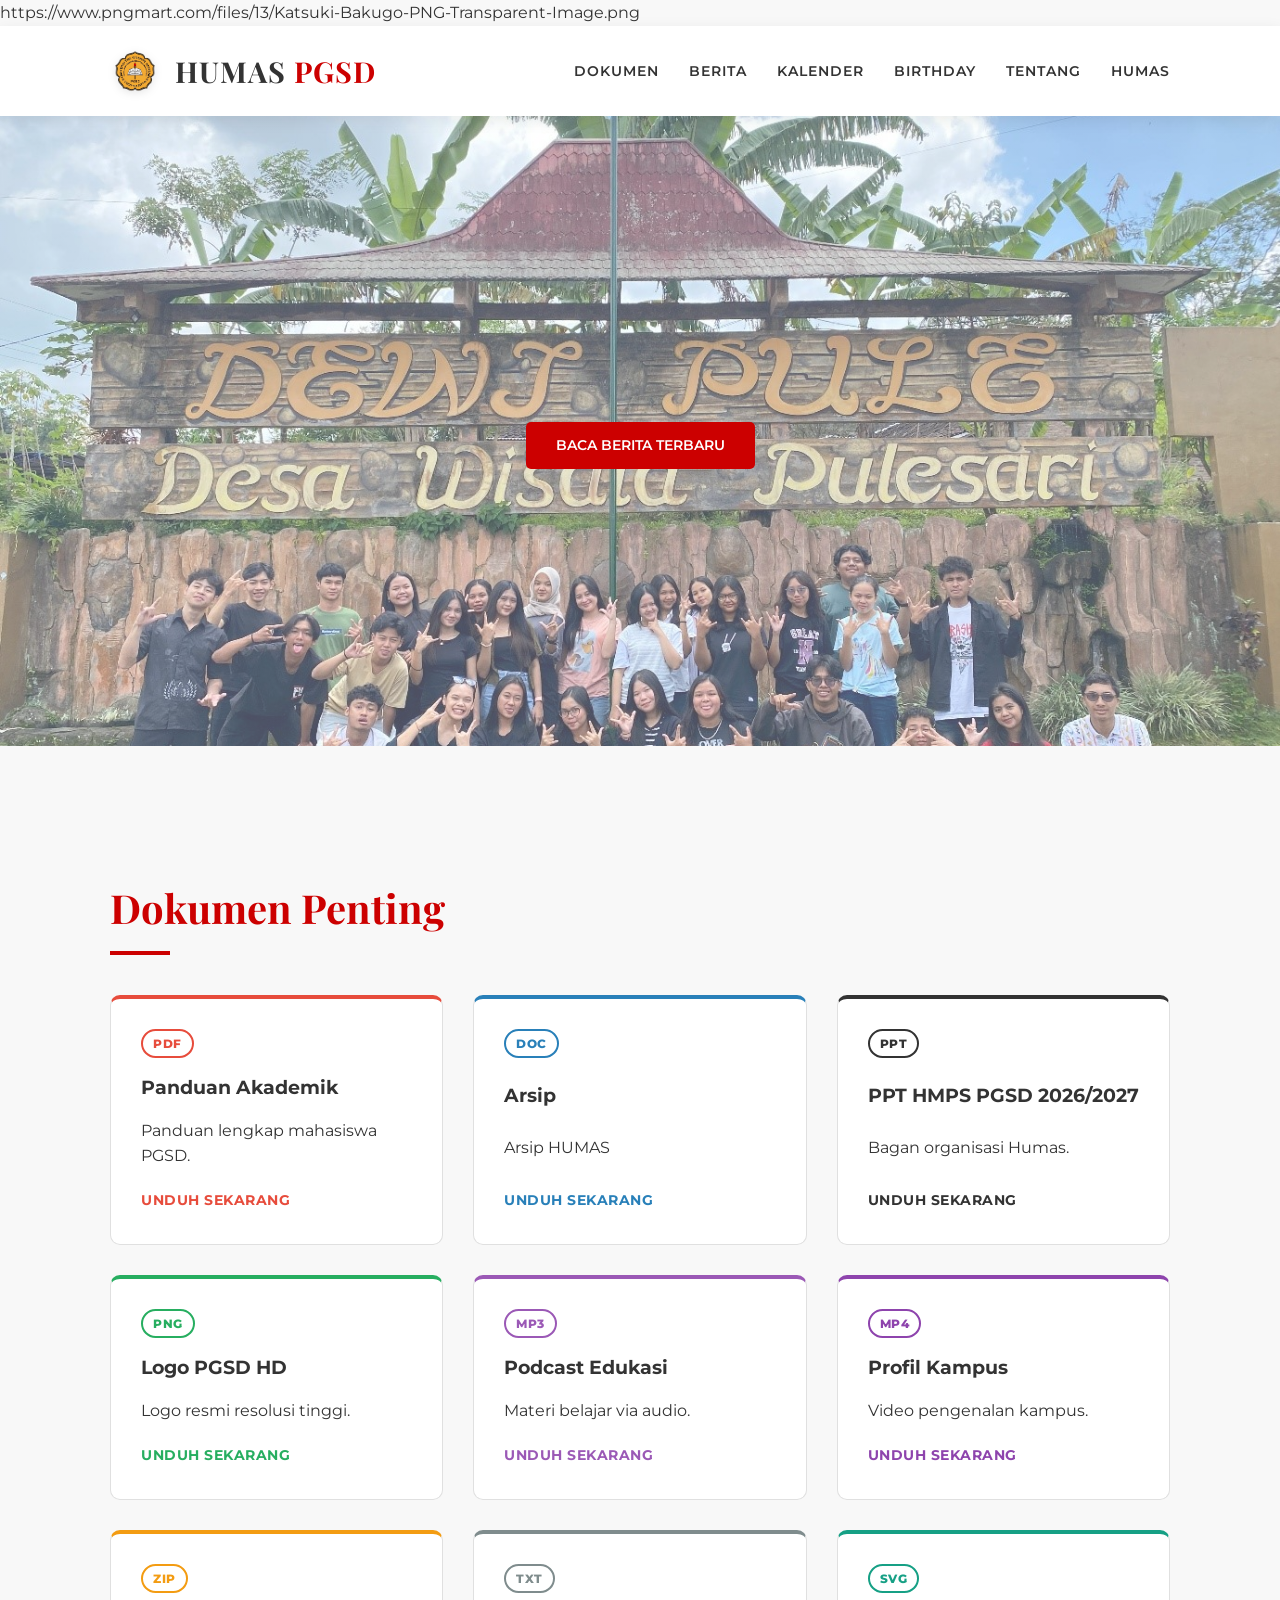
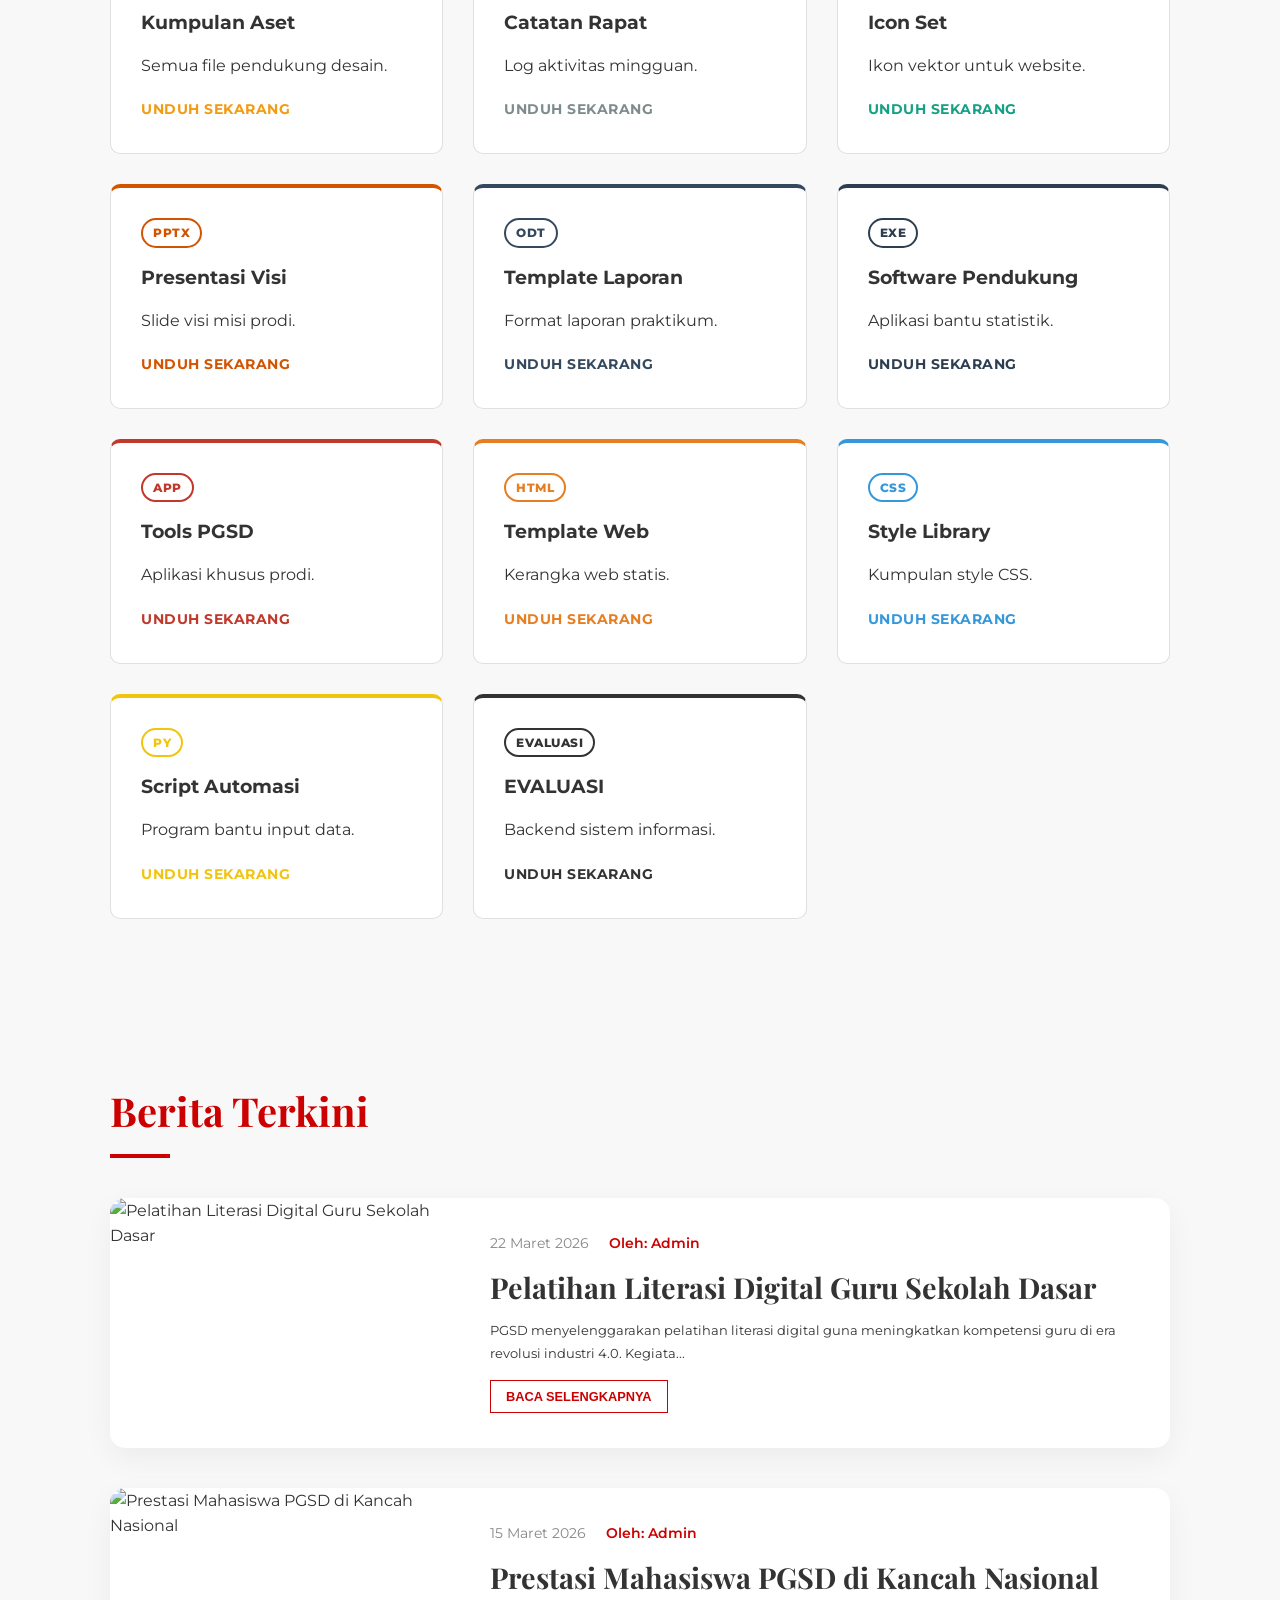
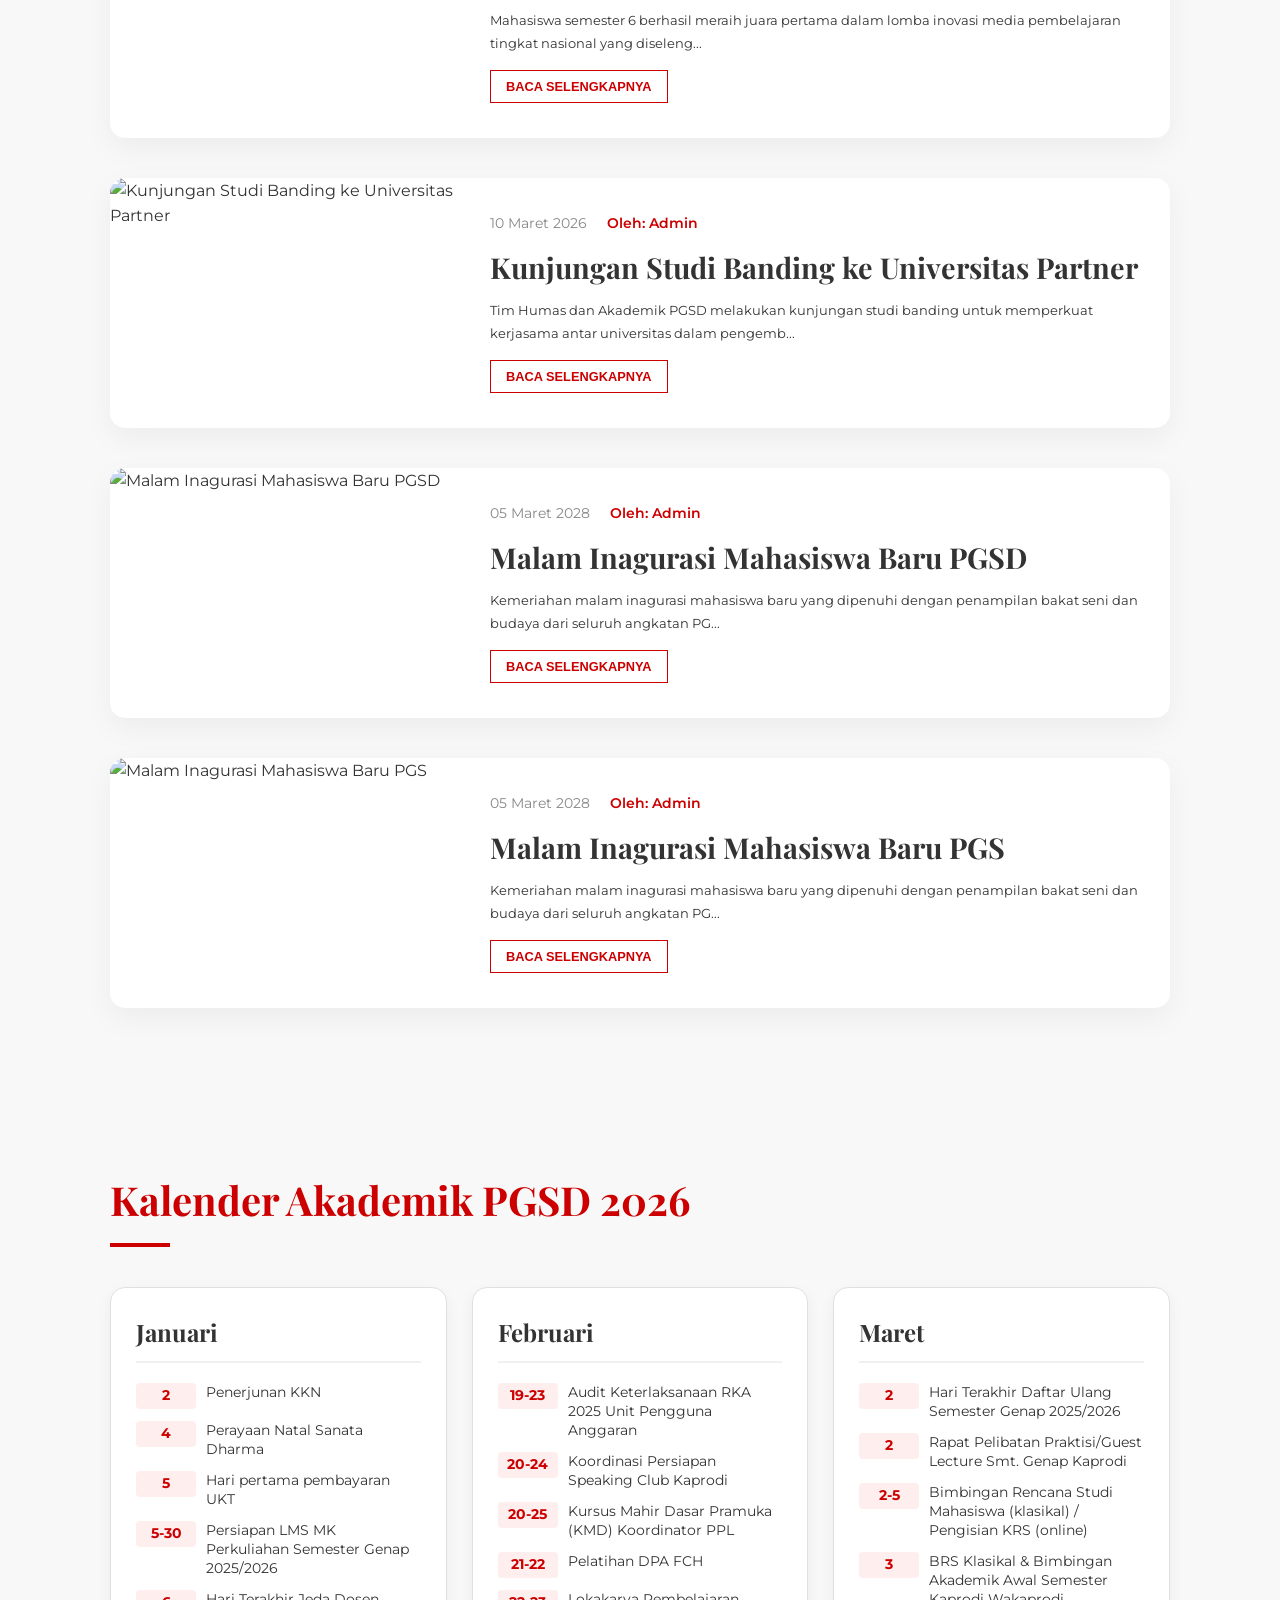
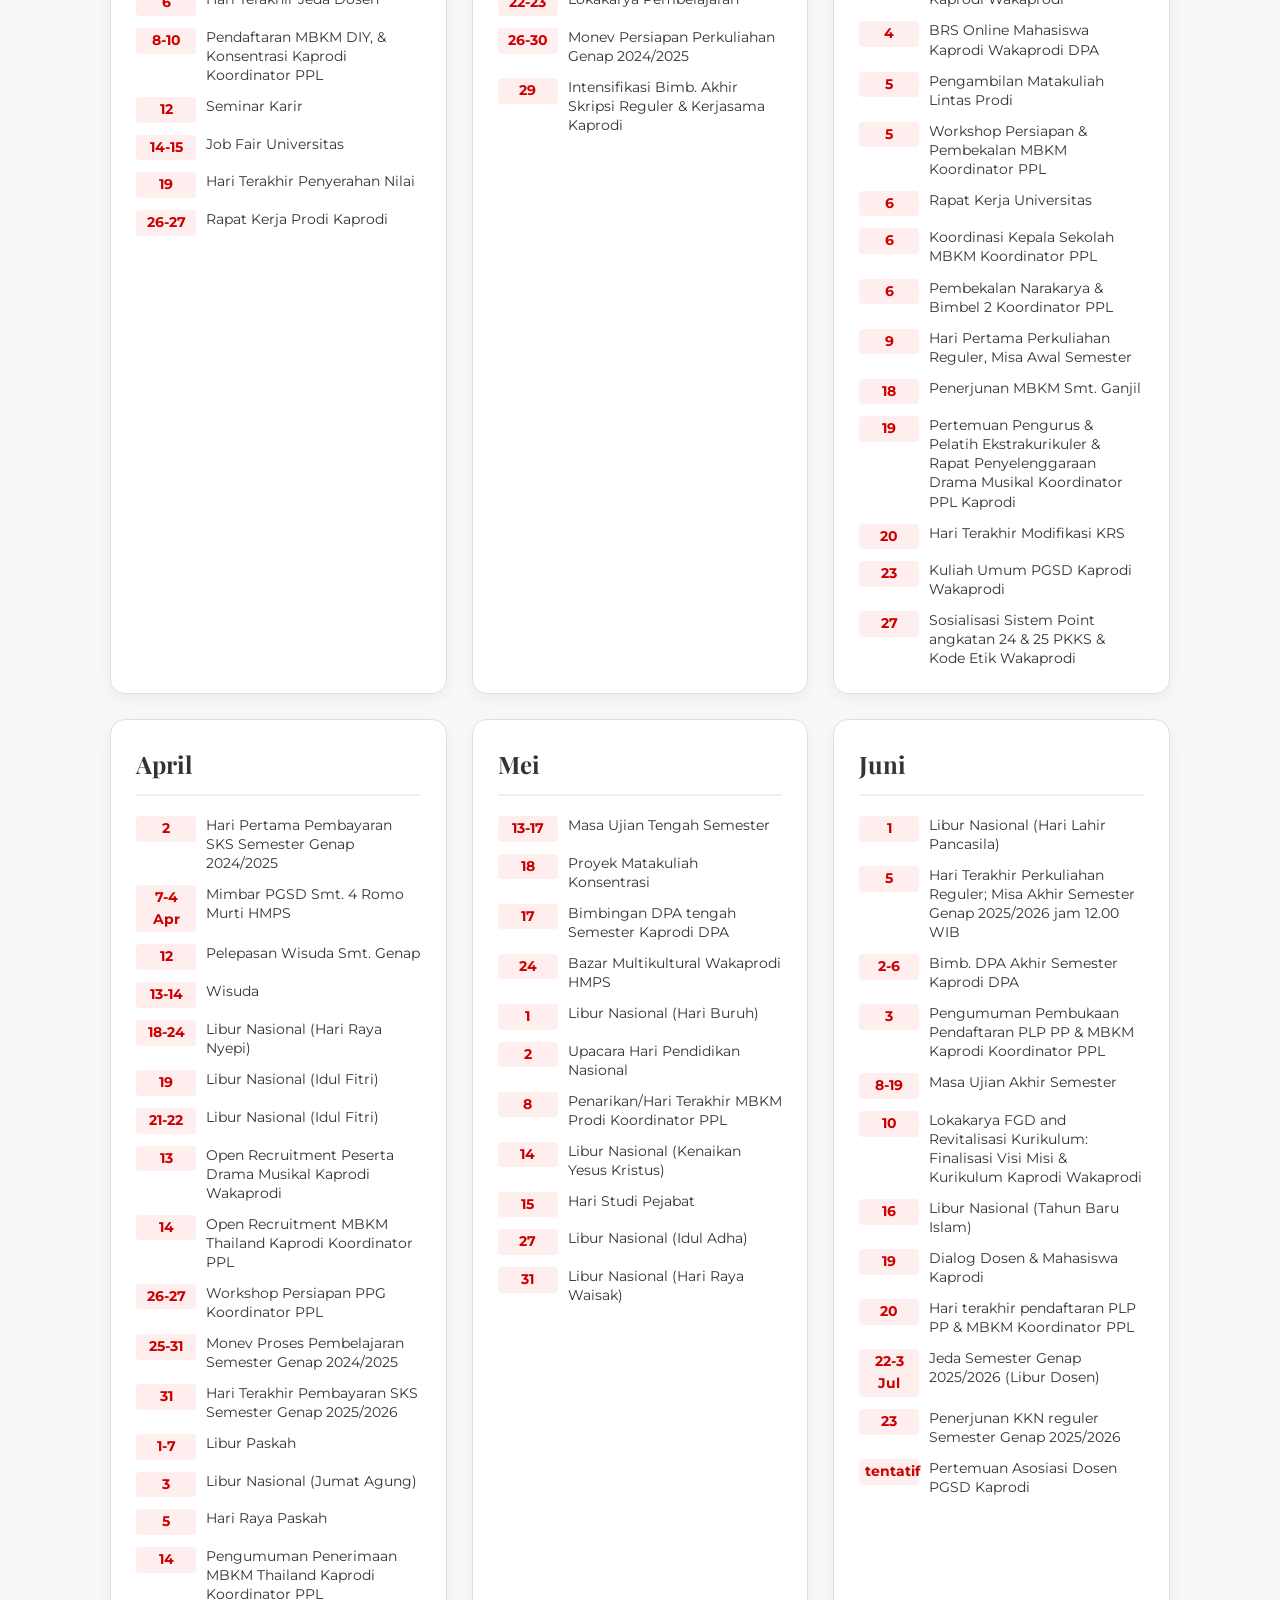
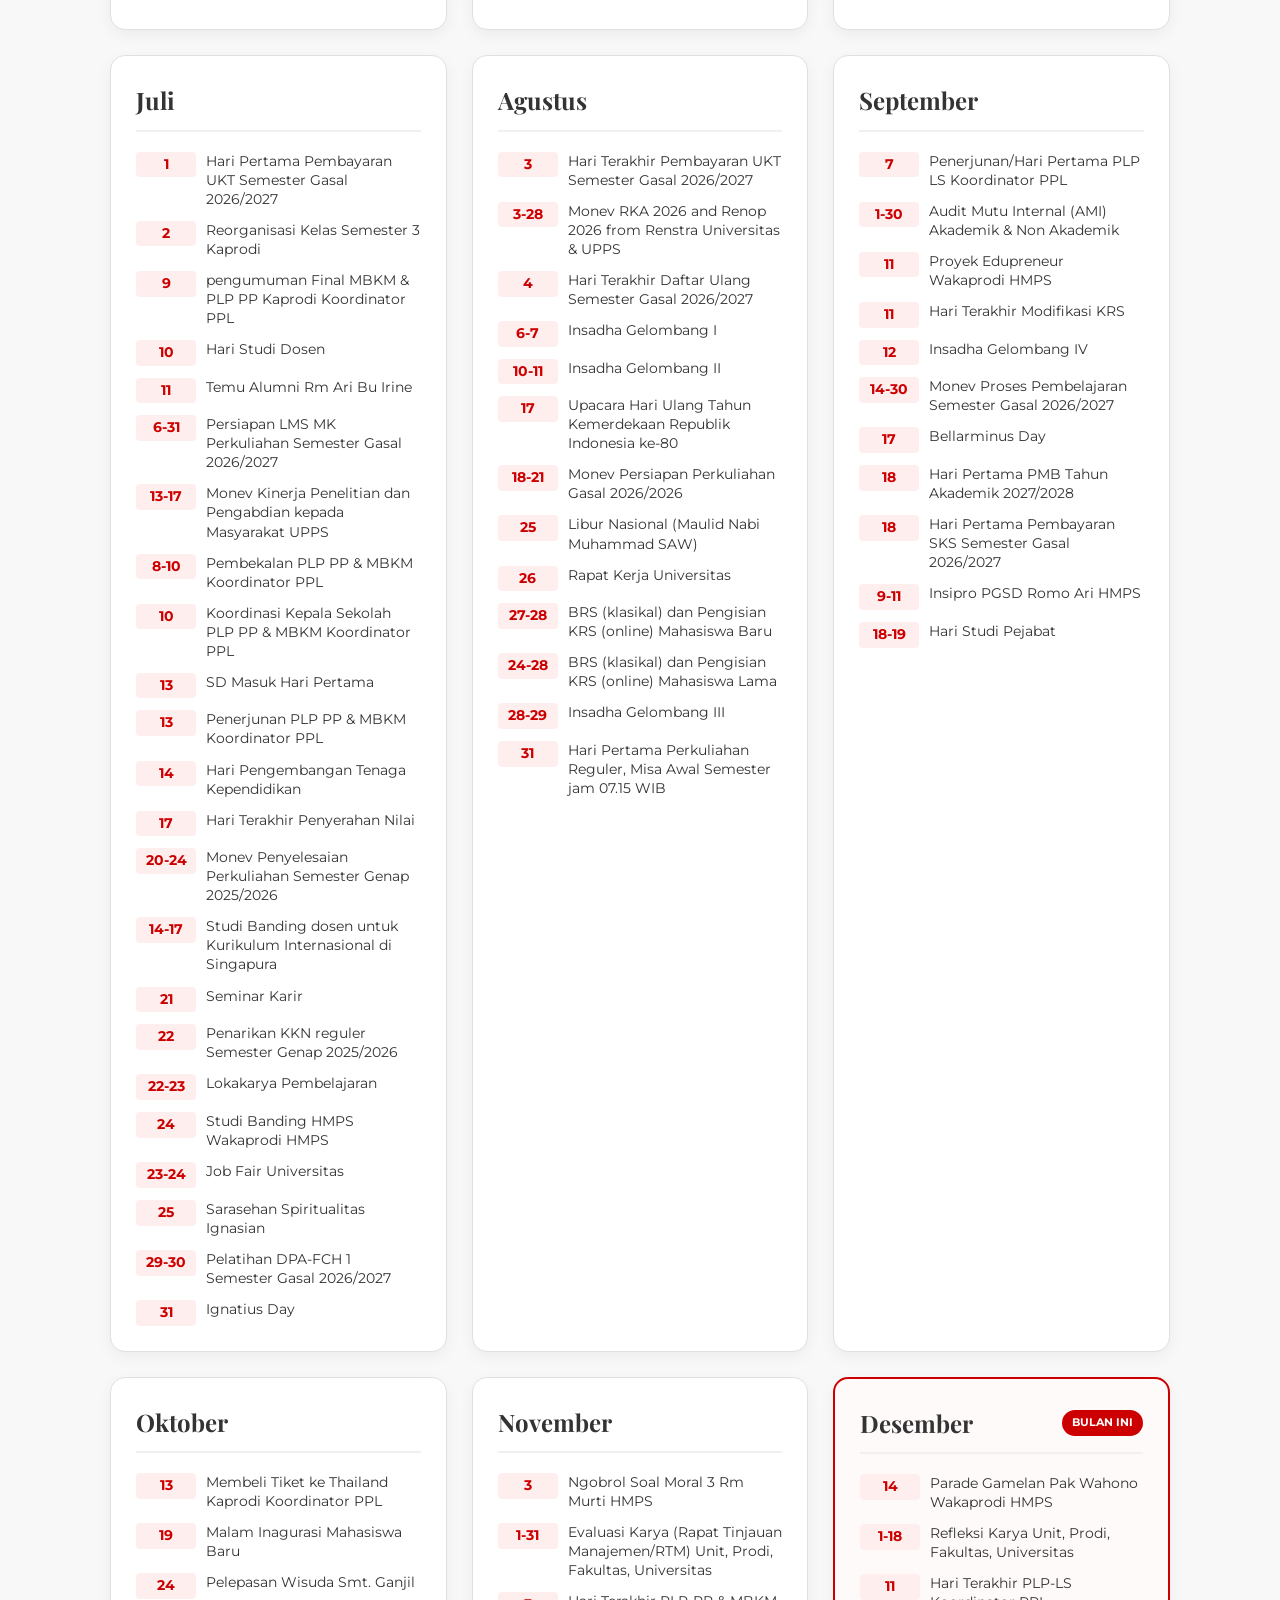
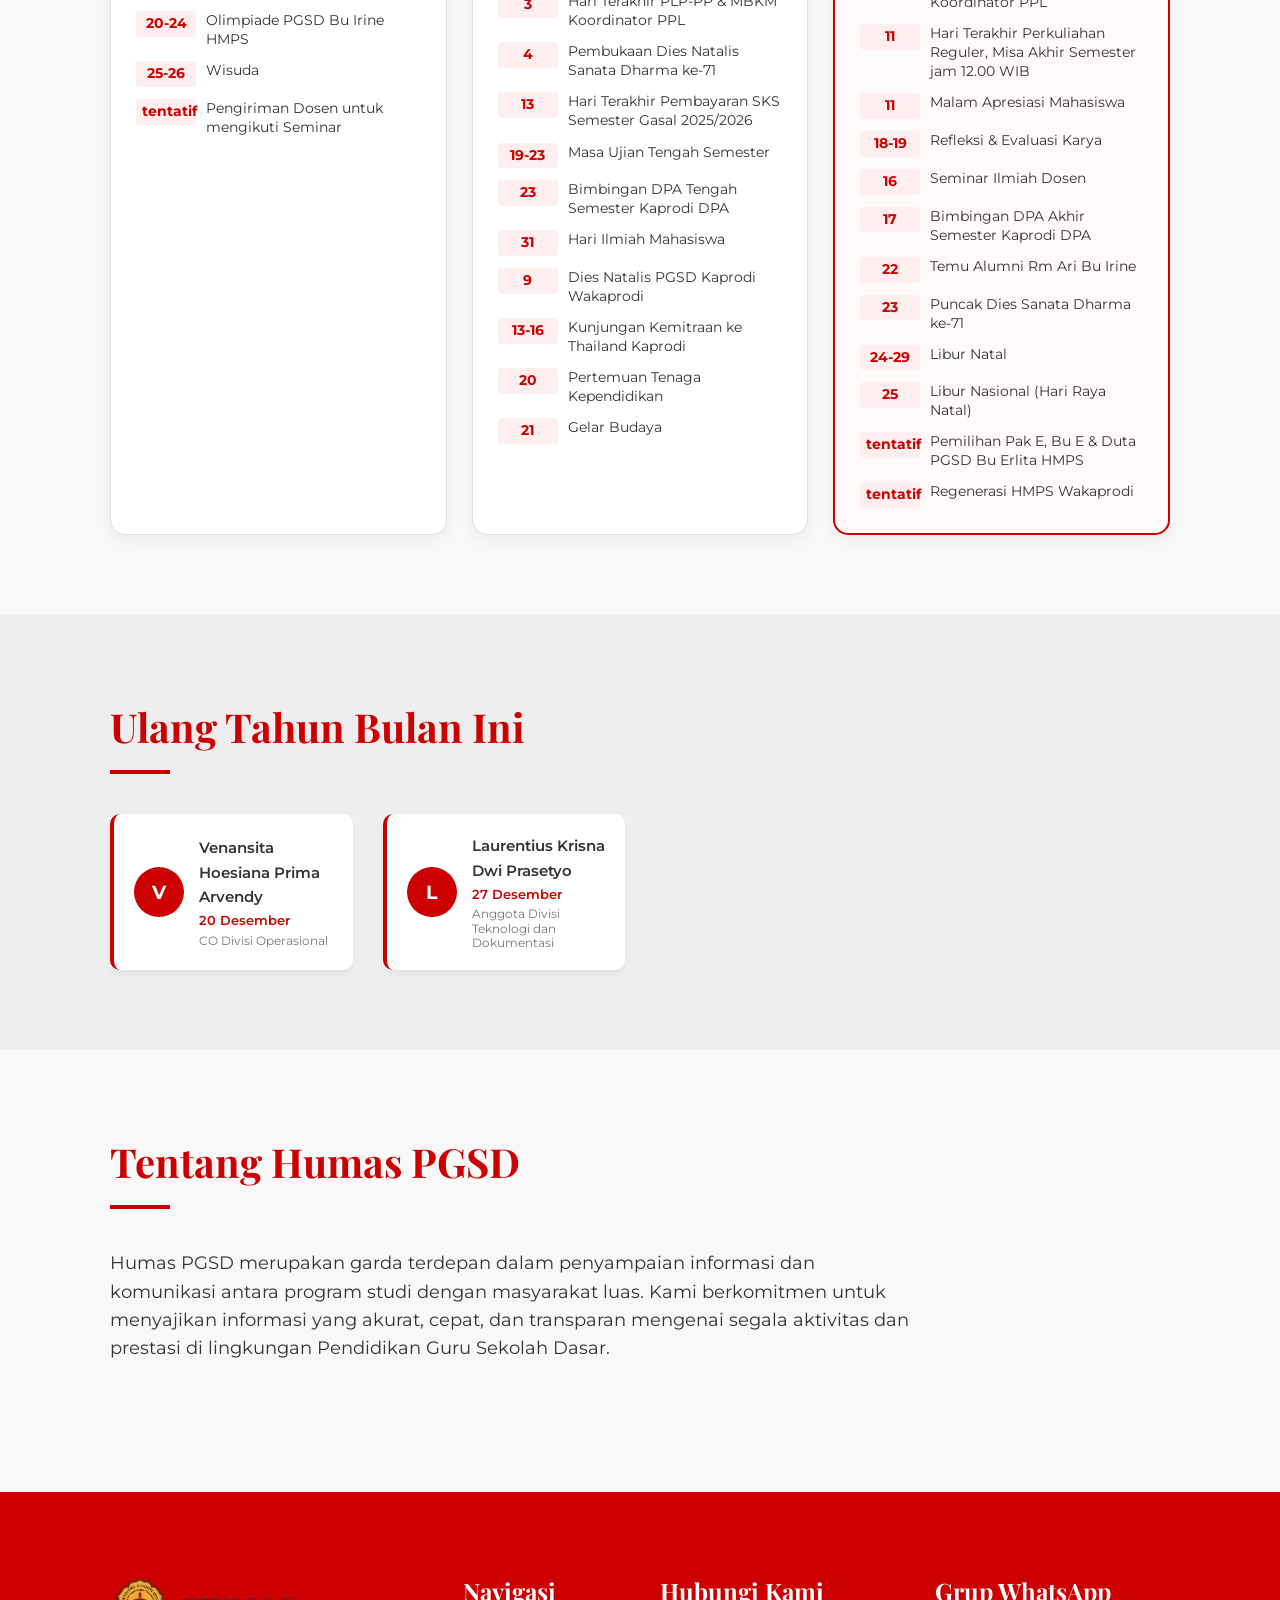
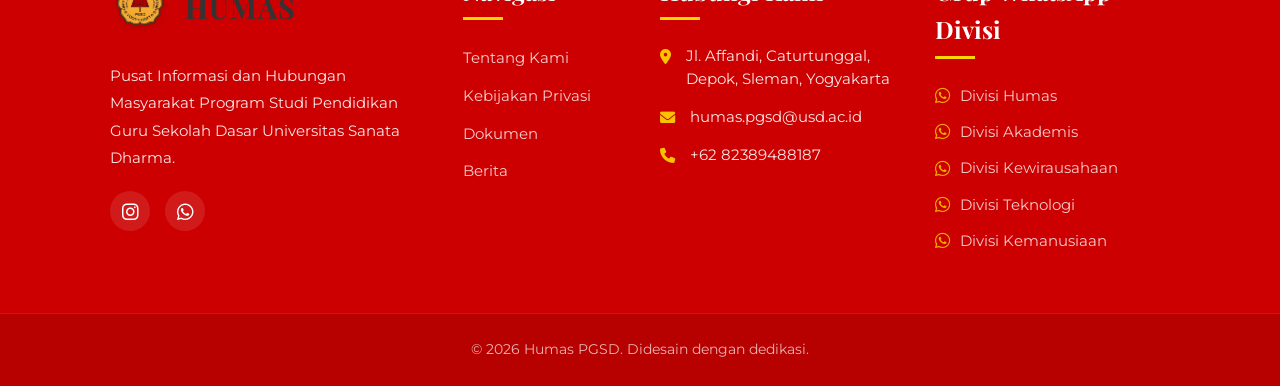
==== commit 4f1385f0: "Fix HTML formatting and structure" ====
--- a/index.html
+++ b/index.html
@@ -1,9 +1,9 @@
 <!DOCTYPE html>
 <html lang="id">
-<head>
+<head> https://www.pngmart.com/files/13/Katsuki-Bakugo-PNG-Transparent-Image.png
     <meta charset="UTF-8">
     <meta name="viewport" content="width=device-width, initial-scale=1.0">
-    <title>Humas PGSD - Universitas</title>
+    <title>🎓 Humas PGSD - Universitas Sanata Dharma</title>
     <!-- Favicon (Format PNG/JPG) -->
     <link rel="icon" type="image/png" href="logo.png">
     <link rel="stylesheet" href="style.css">
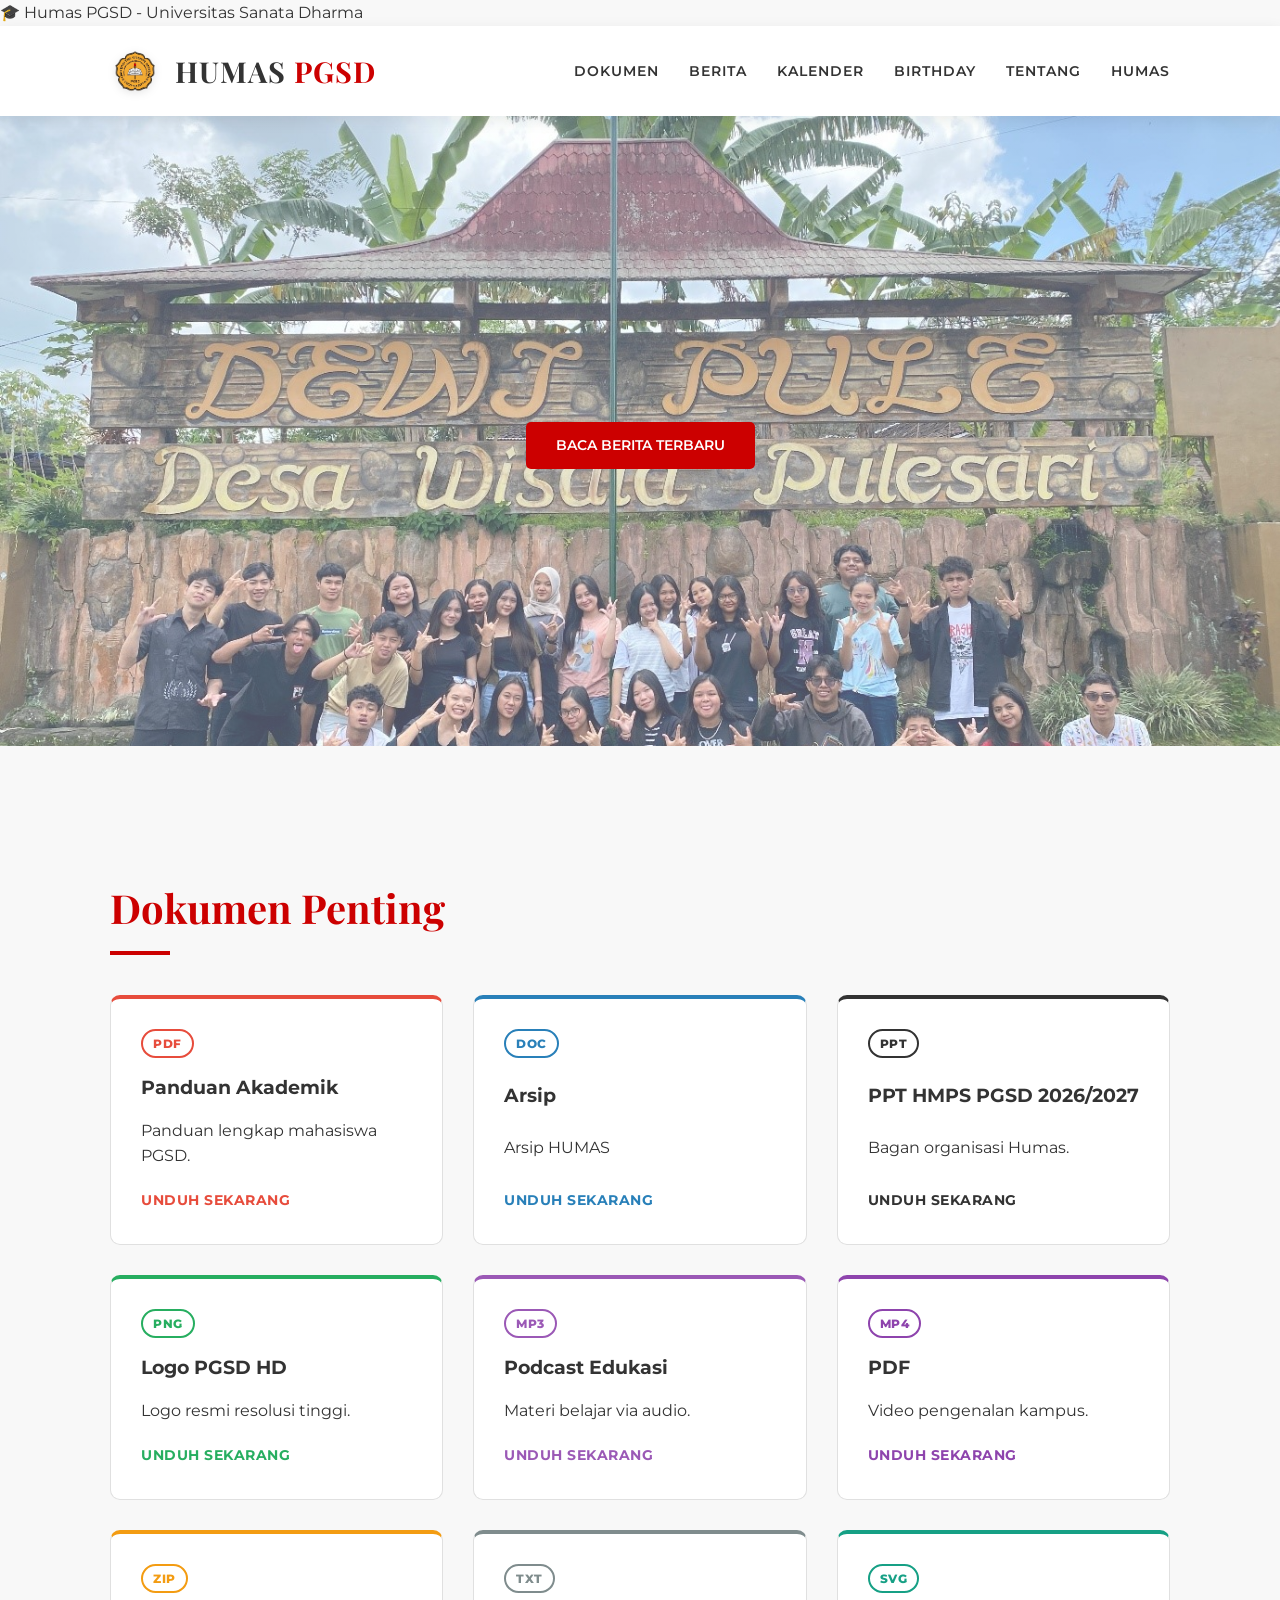
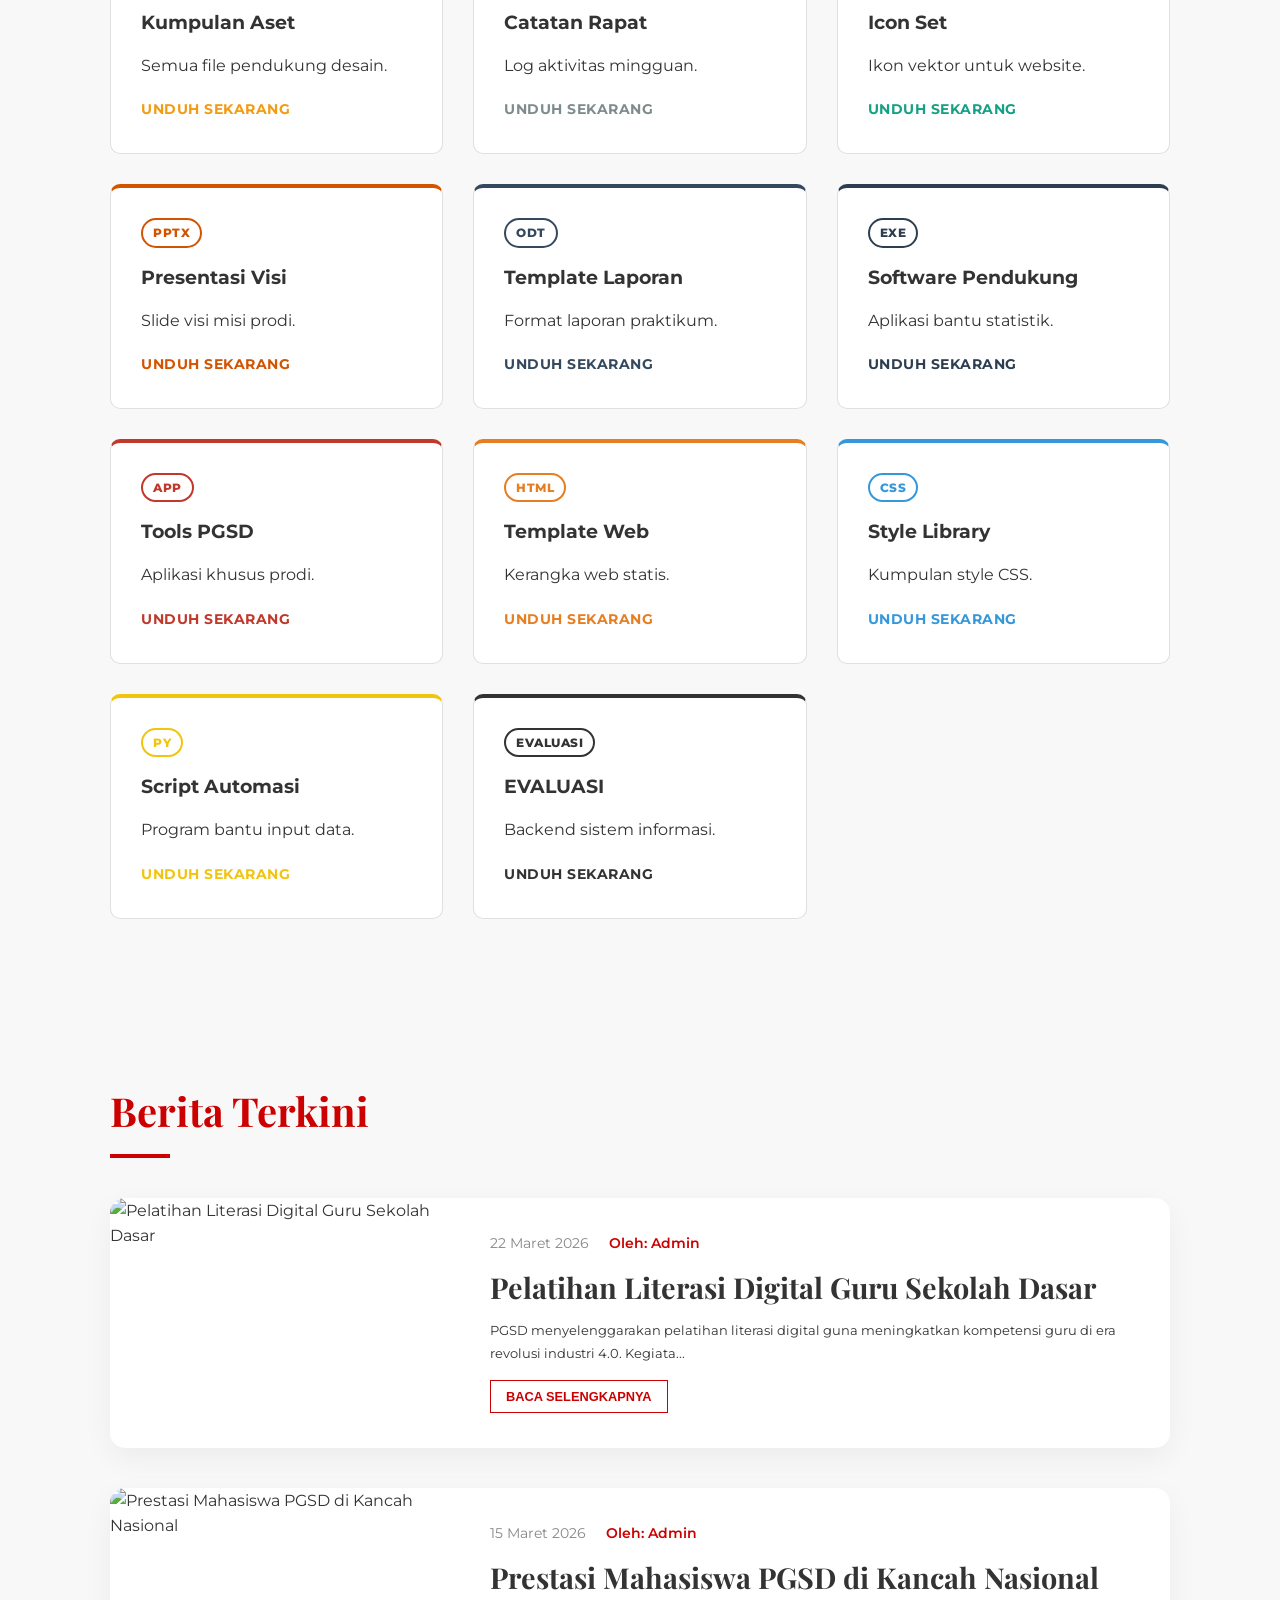
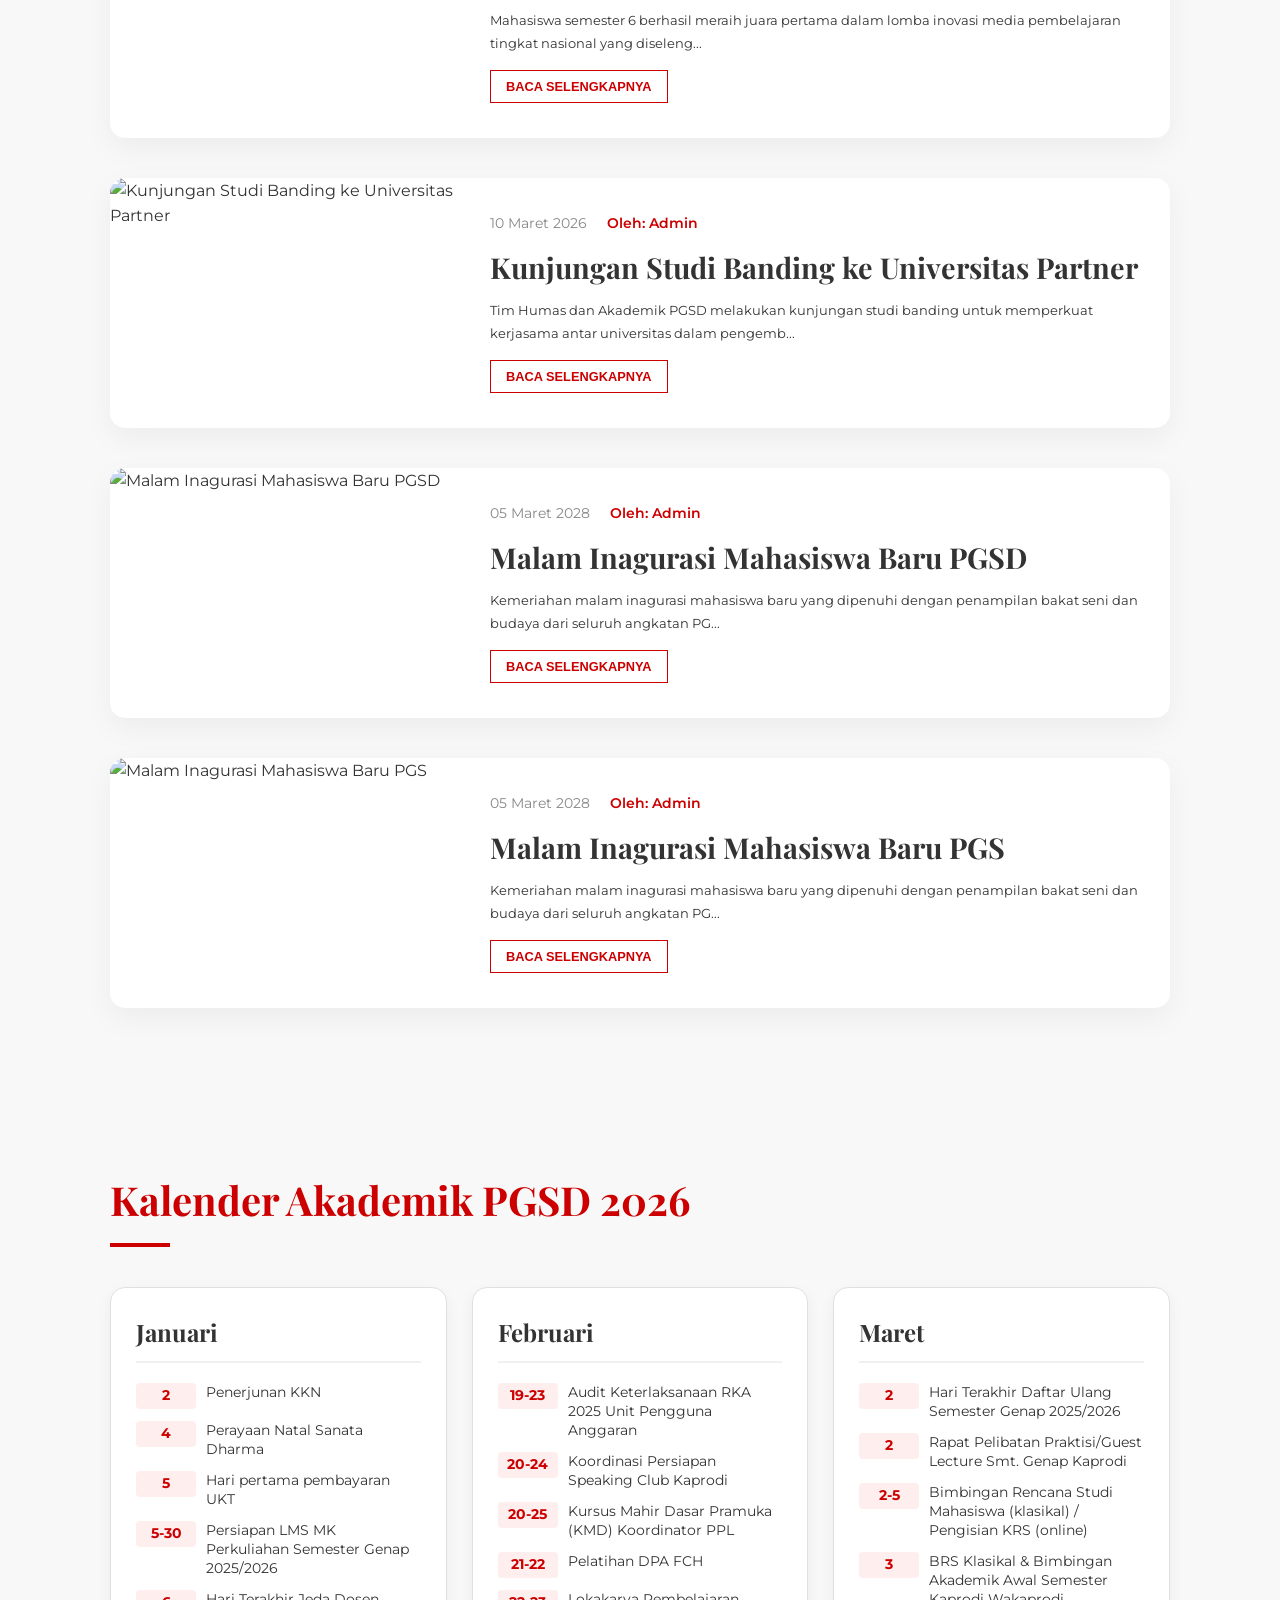
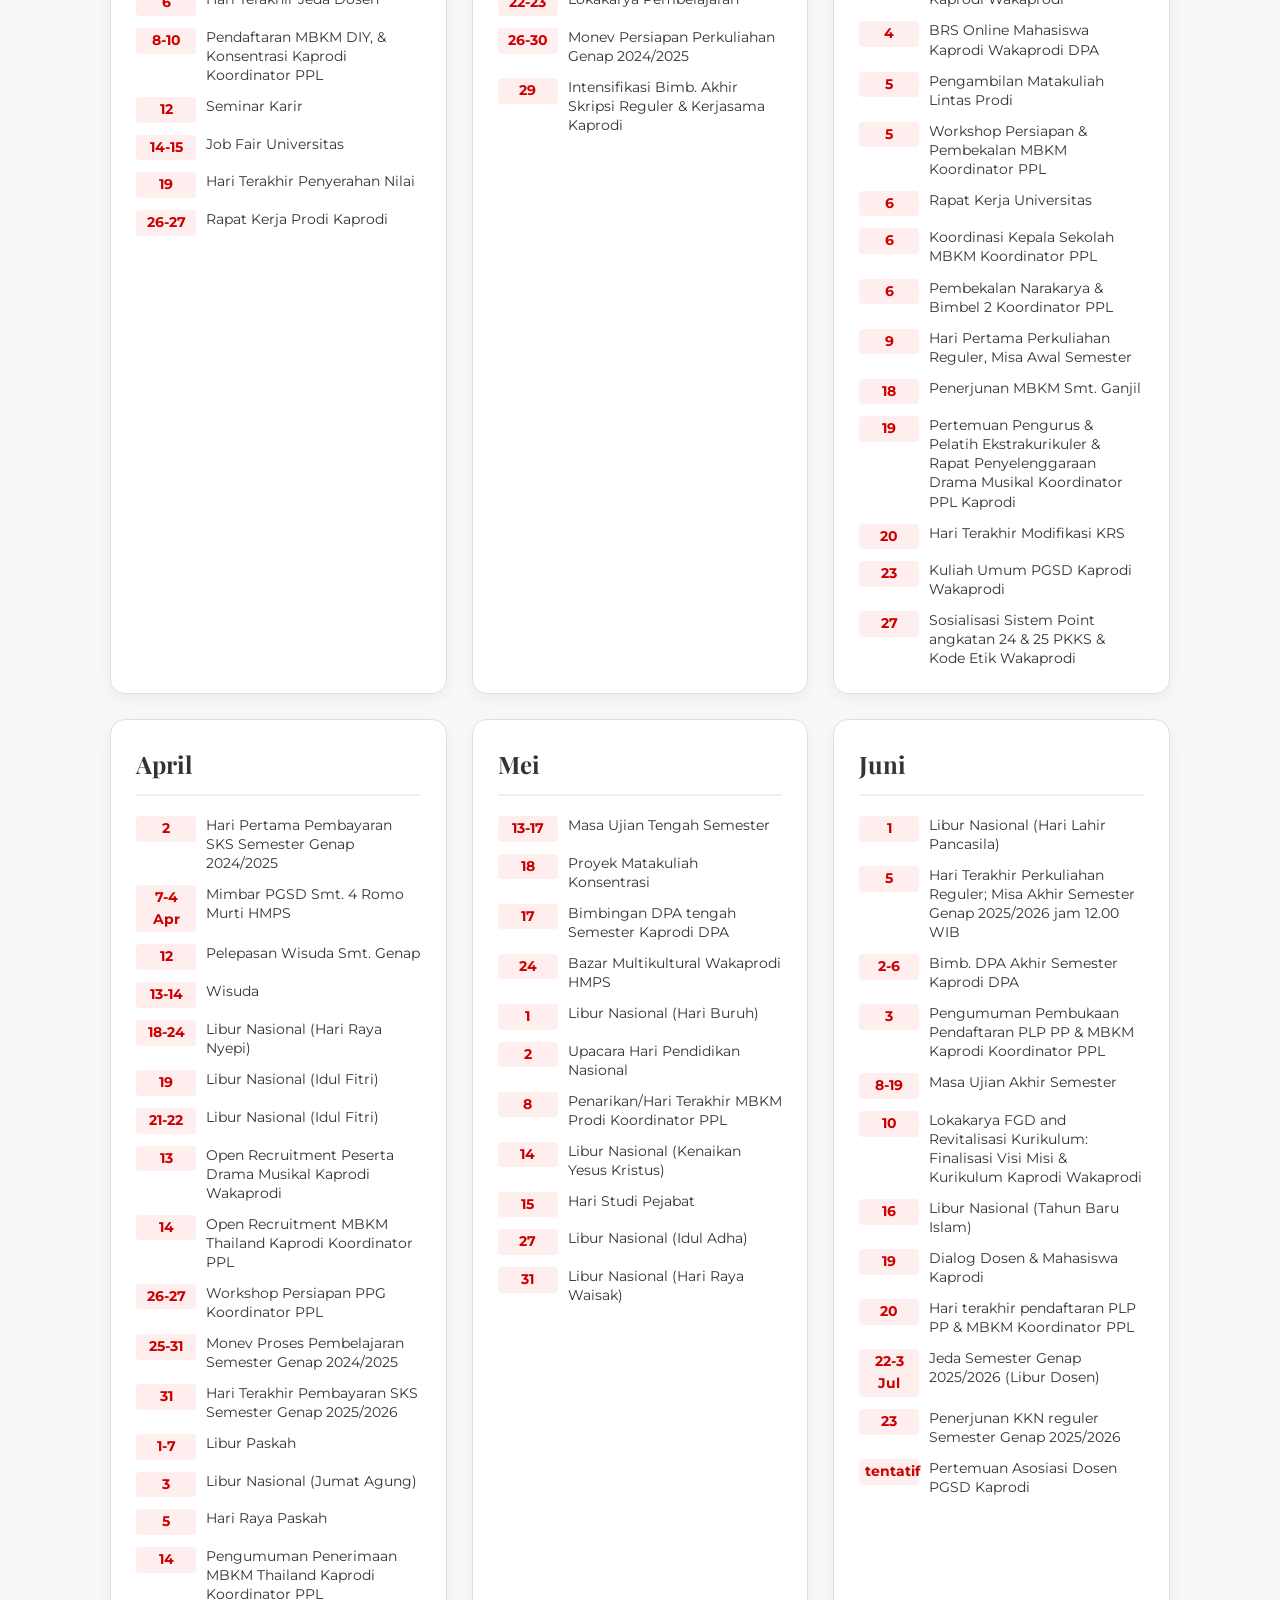
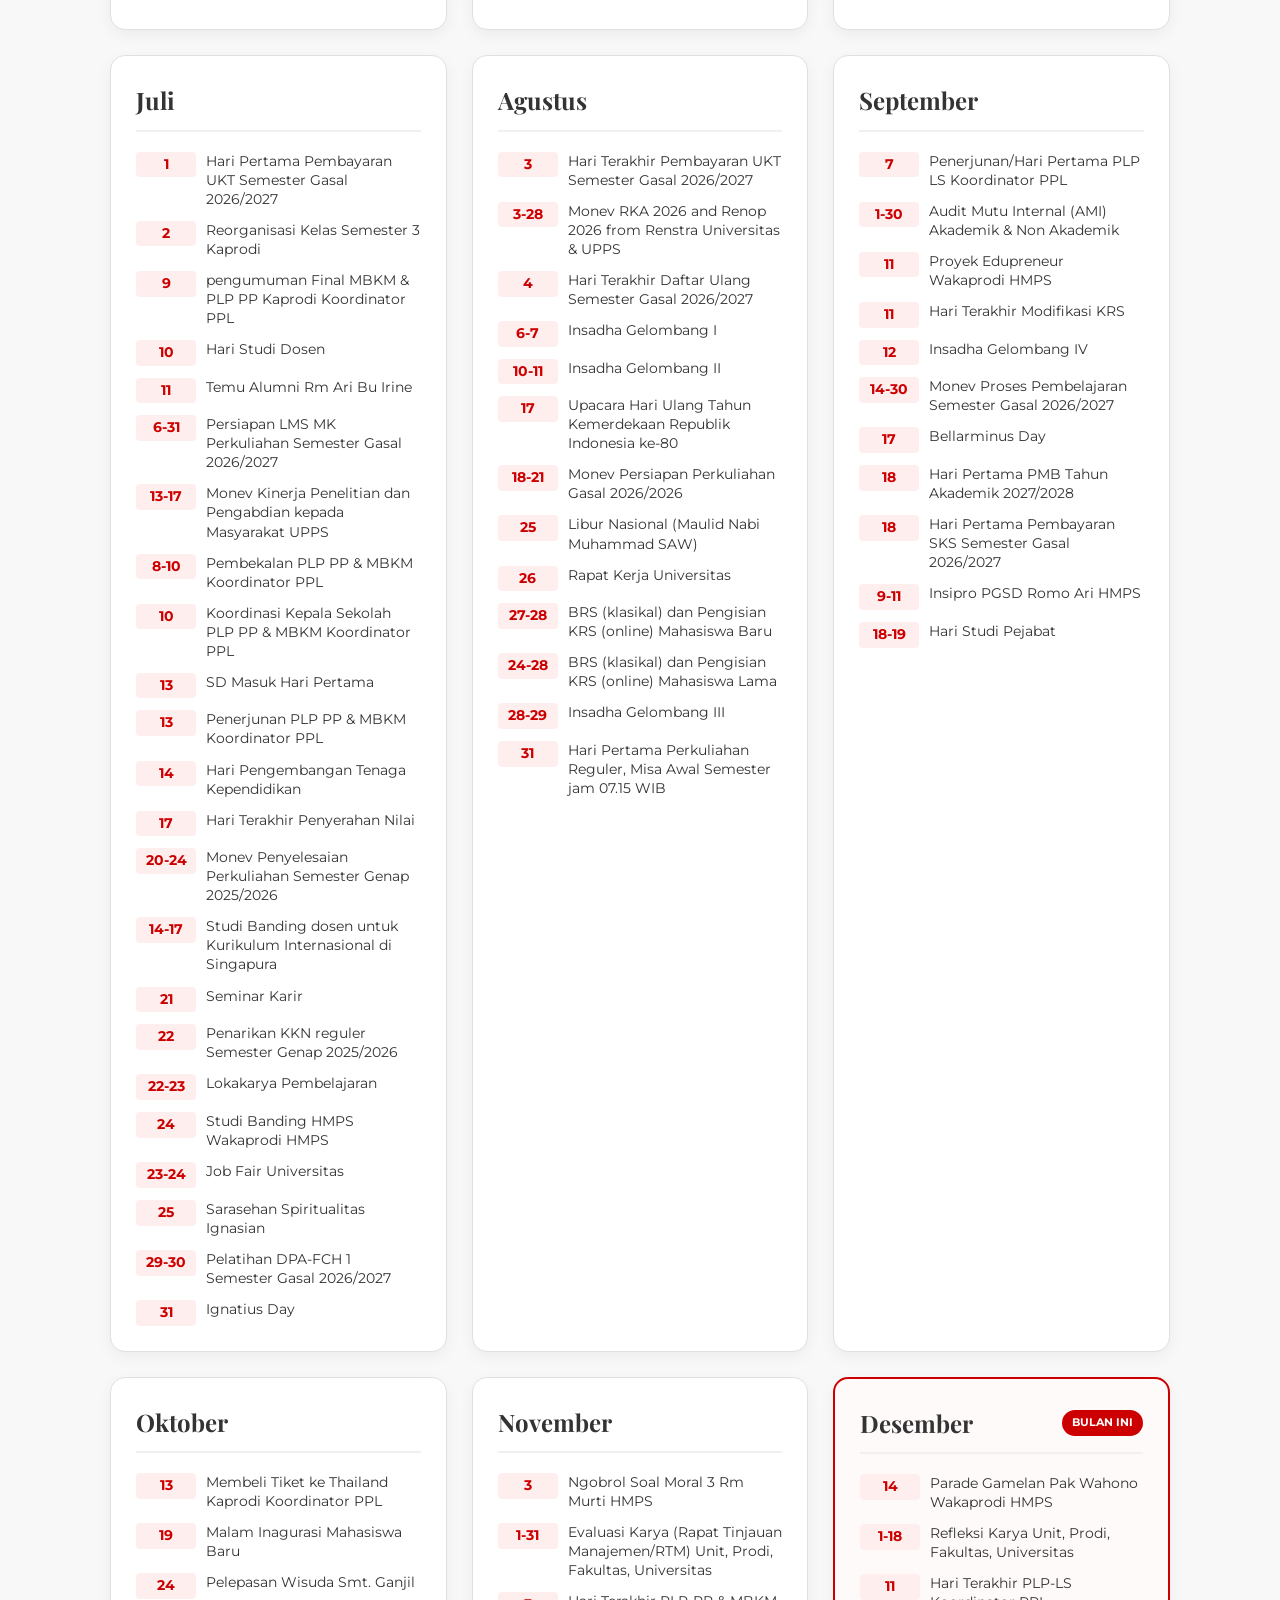
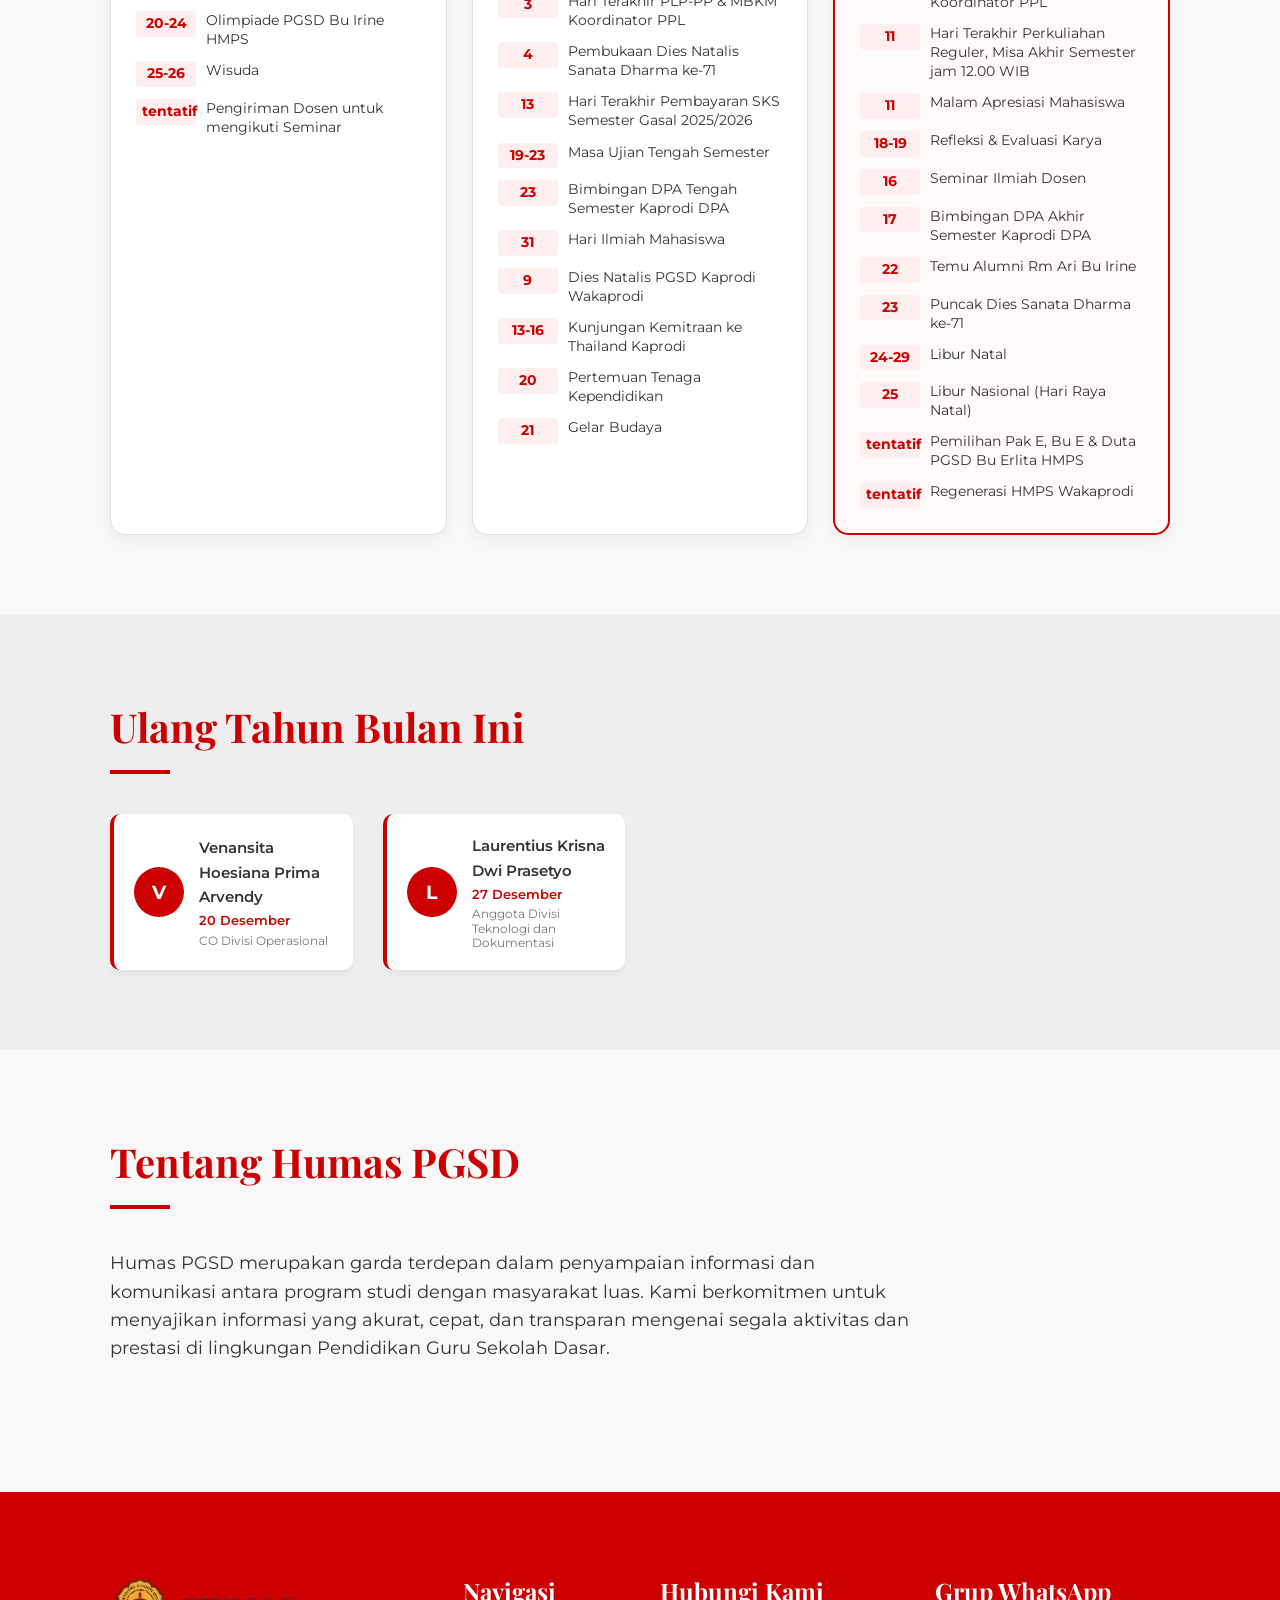
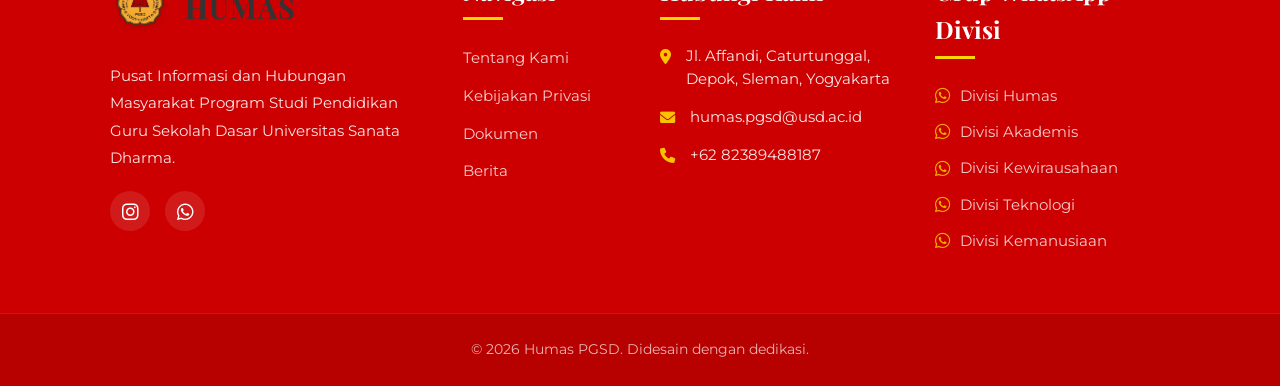
==== commit c3898fc5: "Fix HTML structure and add missing elements" ====
--- a/index.html
+++ b/index.html
@@ -1,6 +1,6 @@
 <!DOCTYPE html>
 <html lang="id">
-<head> https://www.pngmart.com/files/13/Katsuki-Bakugo-PNG-Transparent-Image.png
+<head> <p> 🎓 Humas PGSD - Universitas Sanata Dharma</p>
     <meta charset="UTF-8">
     <meta name="viewport" content="width=device-width, initial-scale=1.0">
     <title>🎓 Humas PGSD - Universitas Sanata Dharma</title>
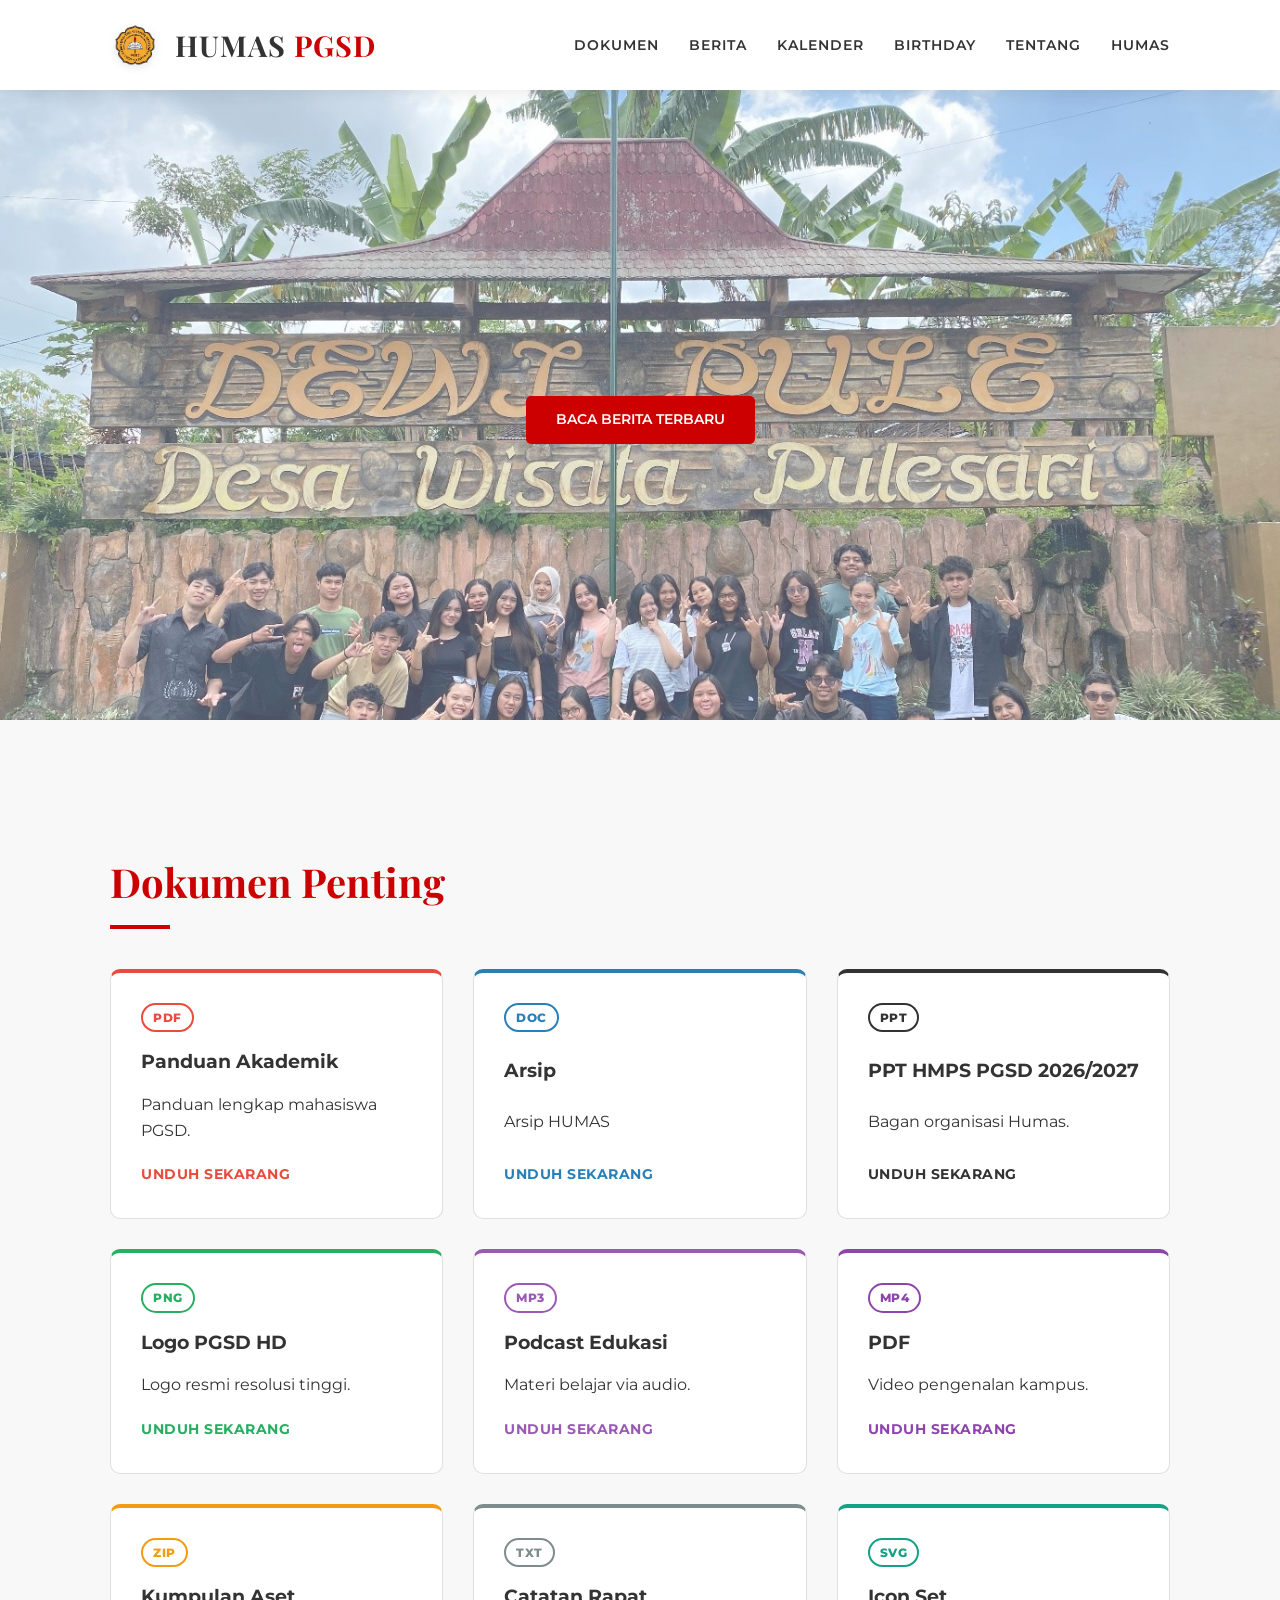
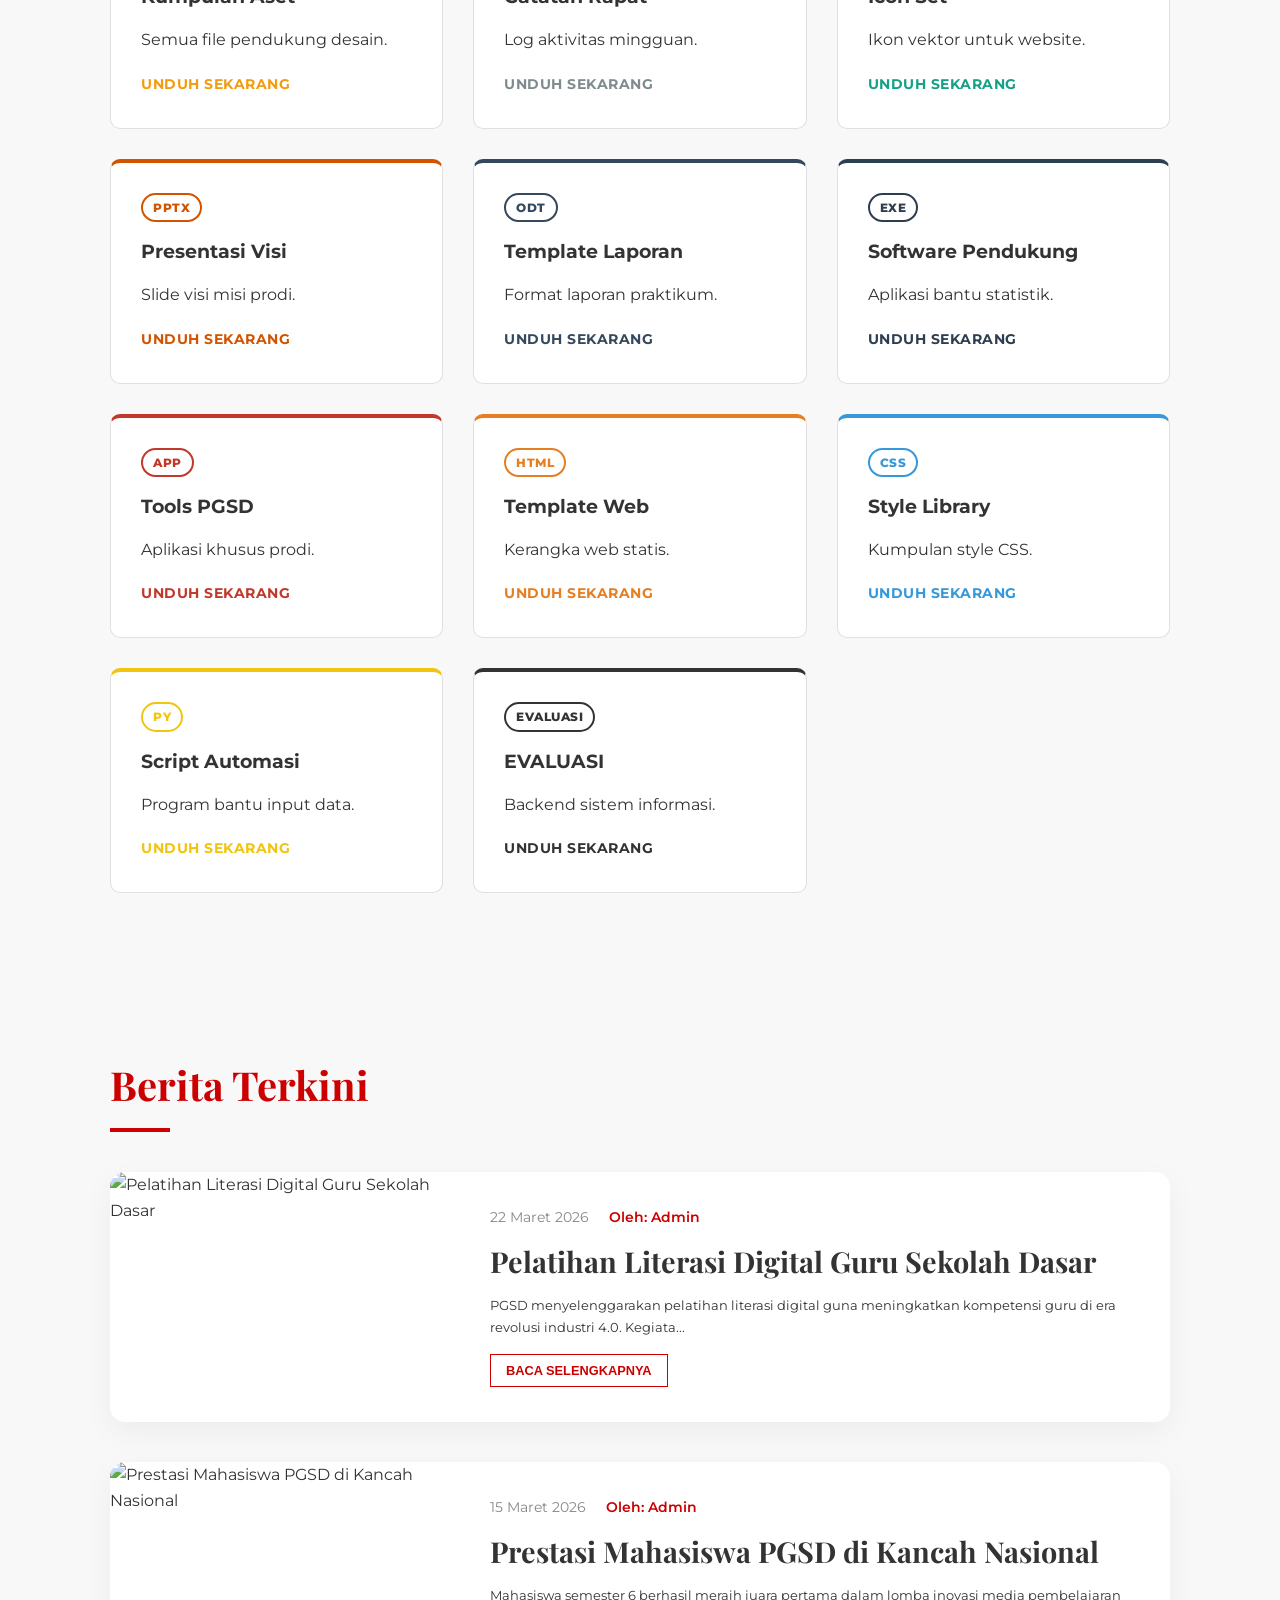
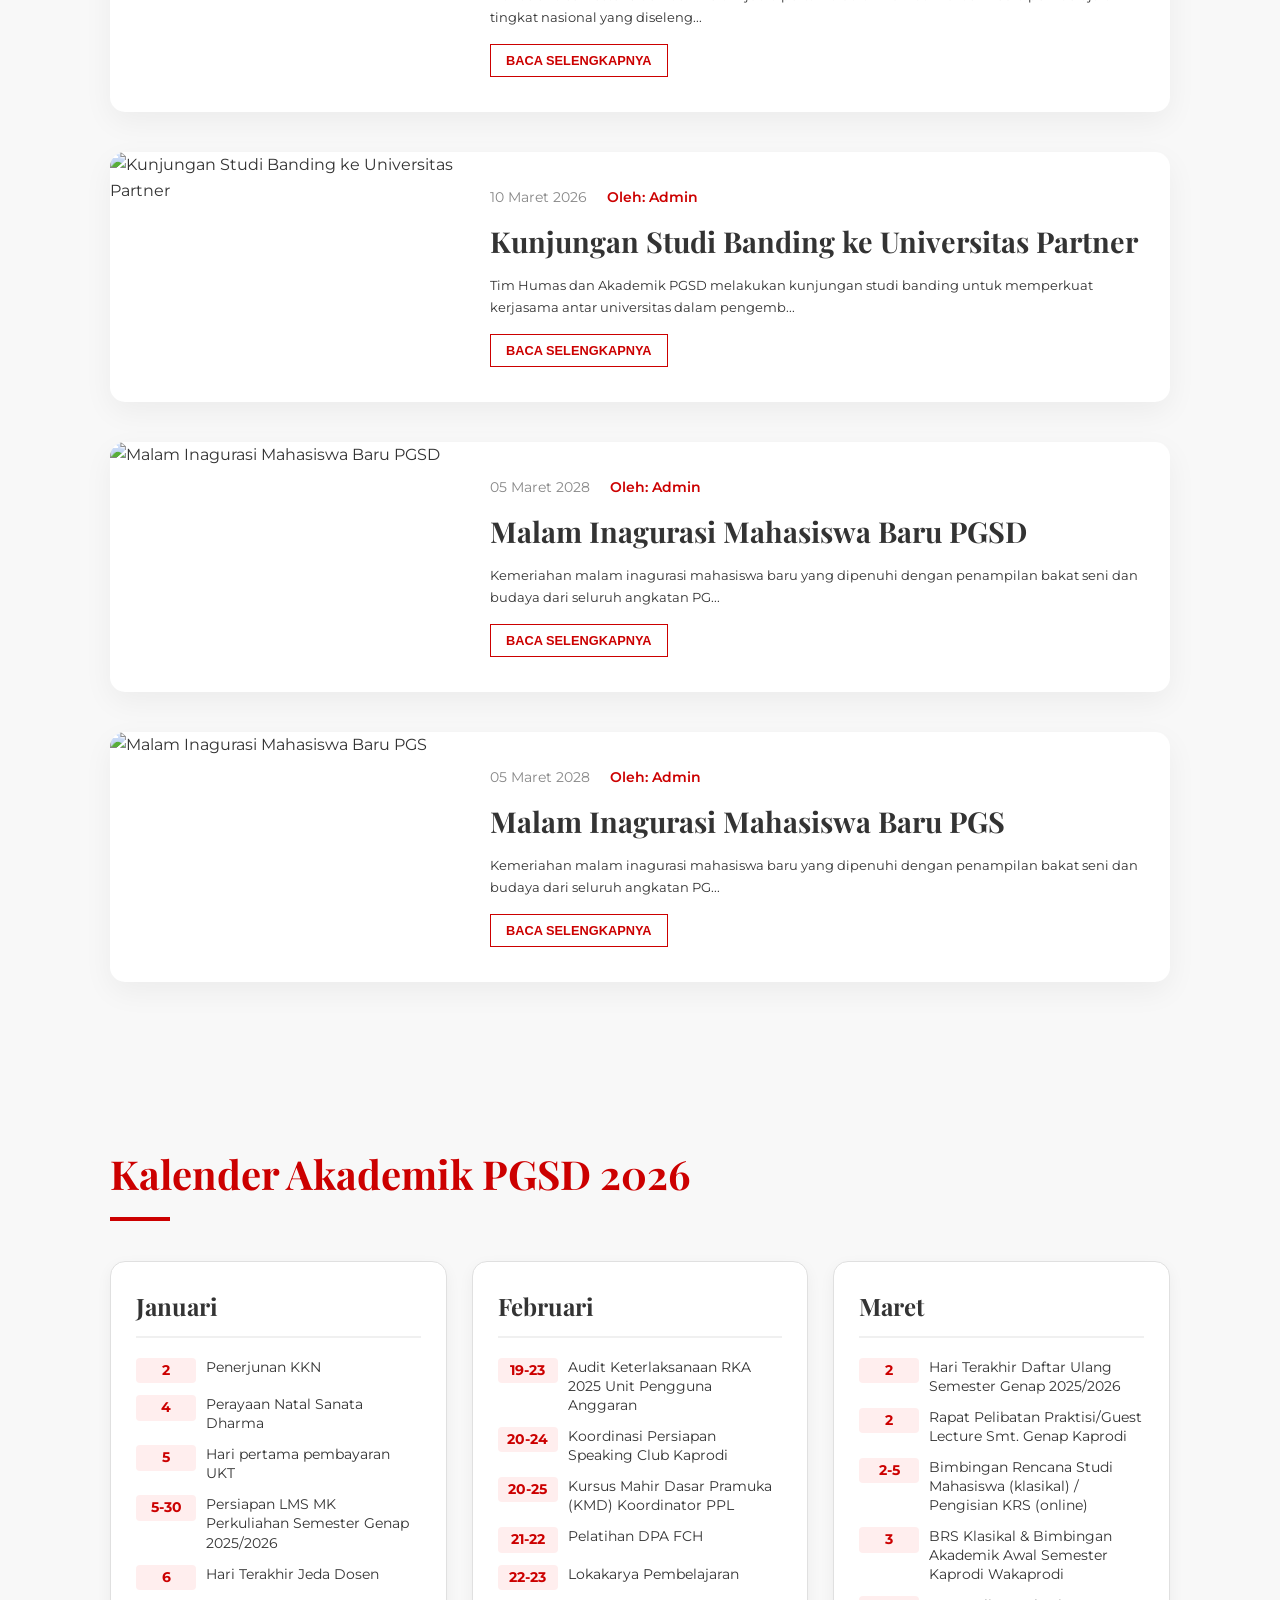
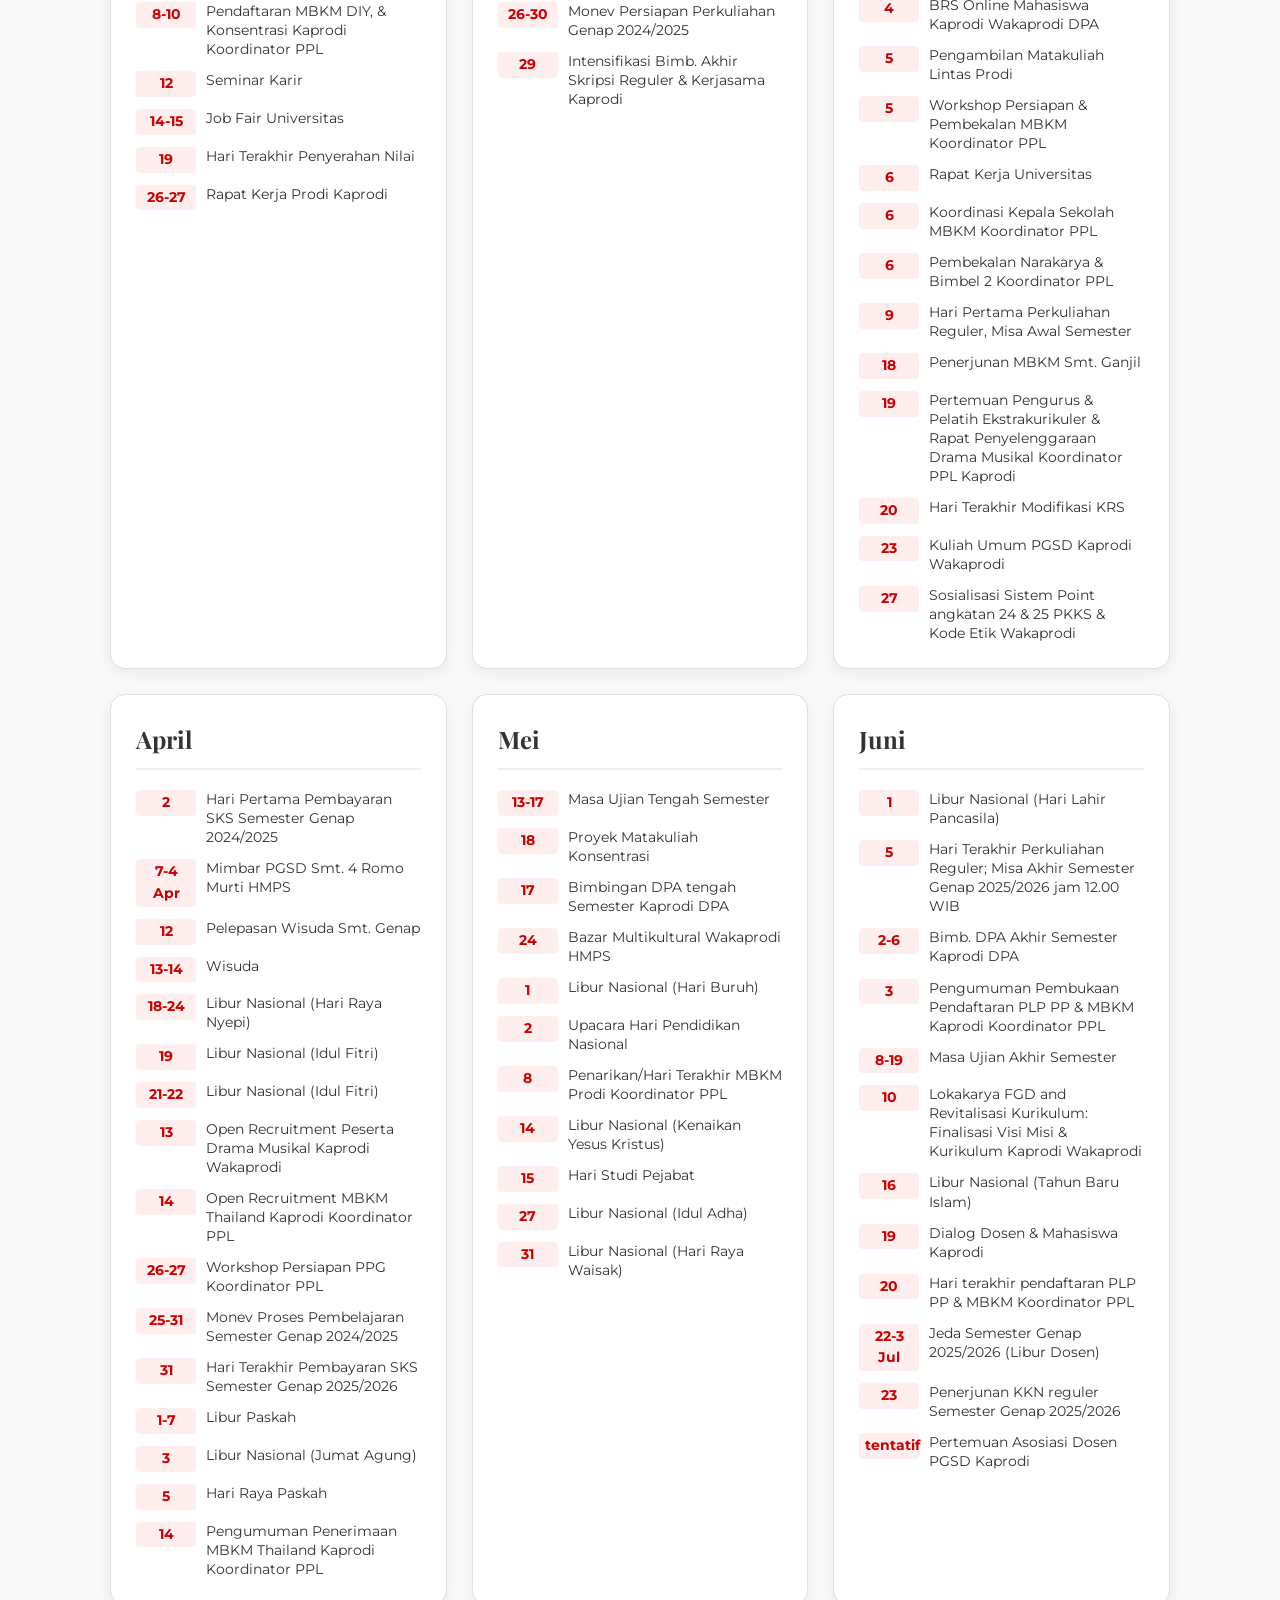
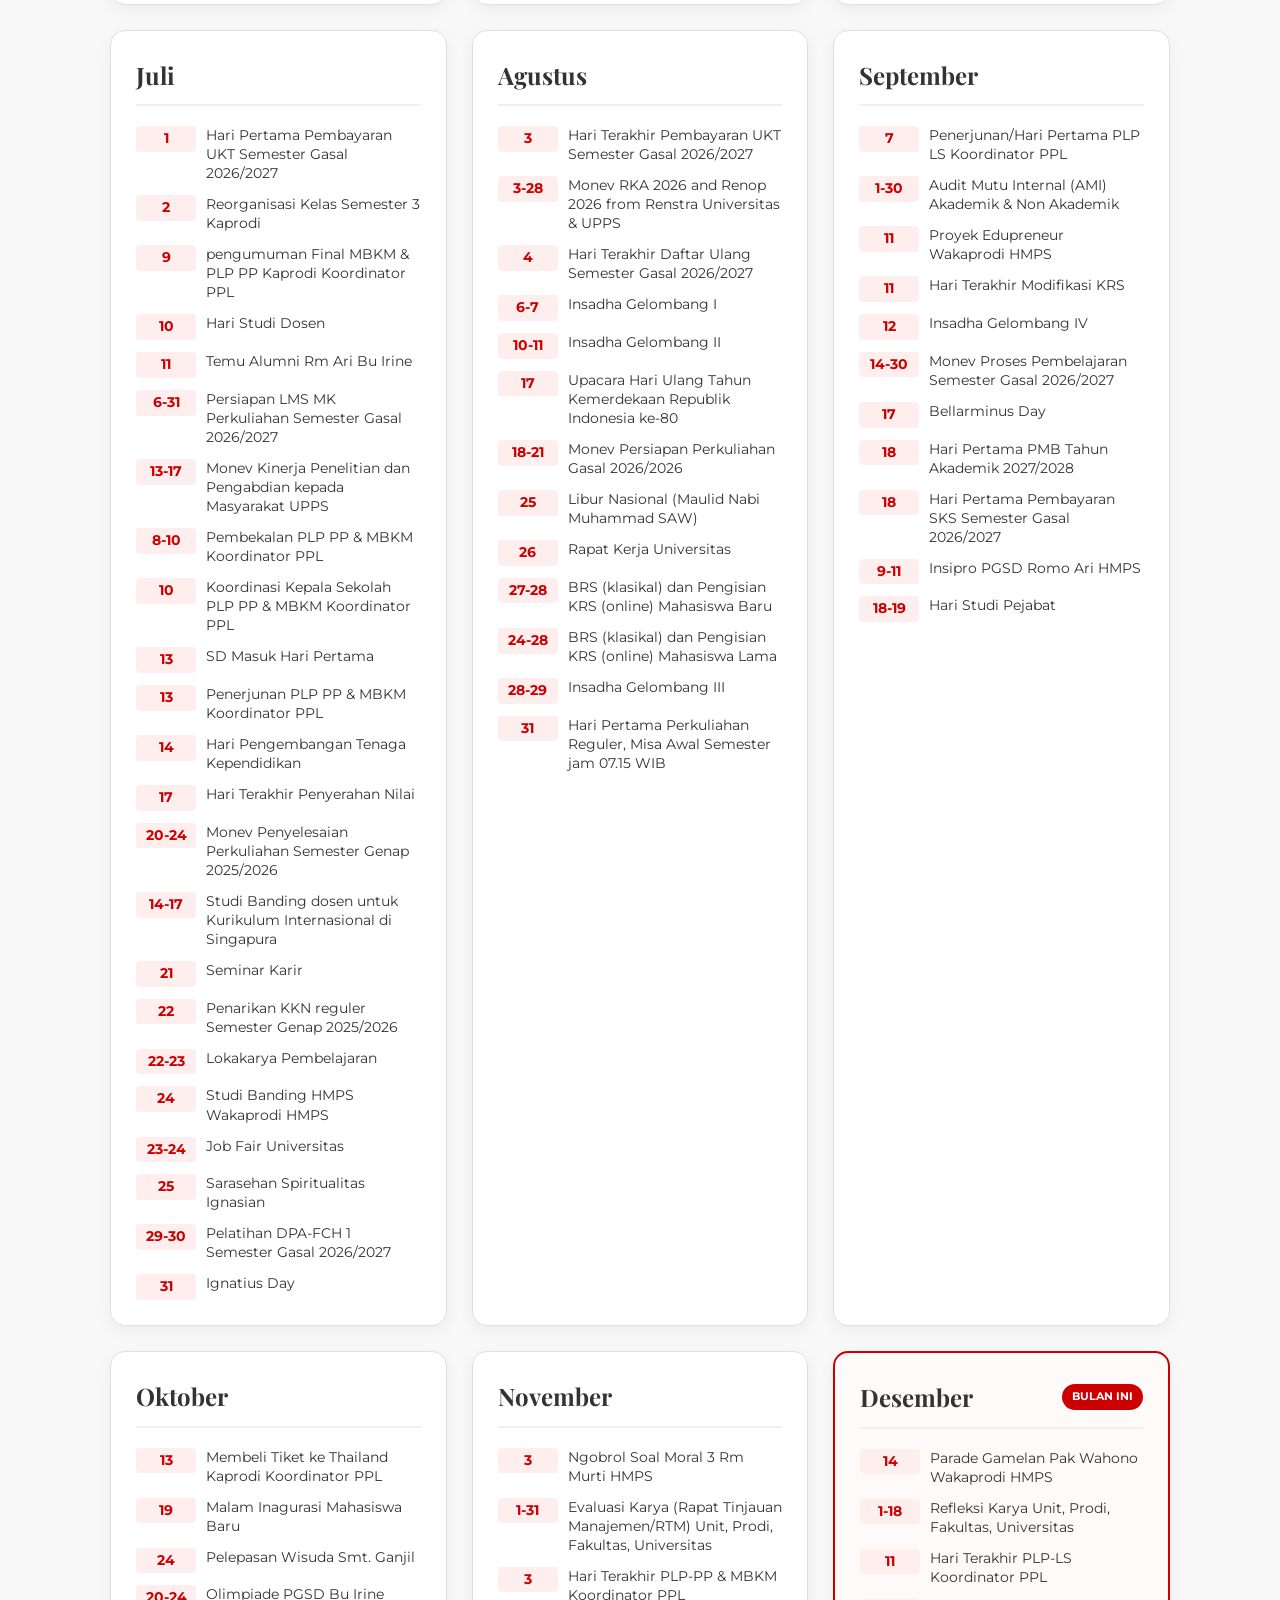
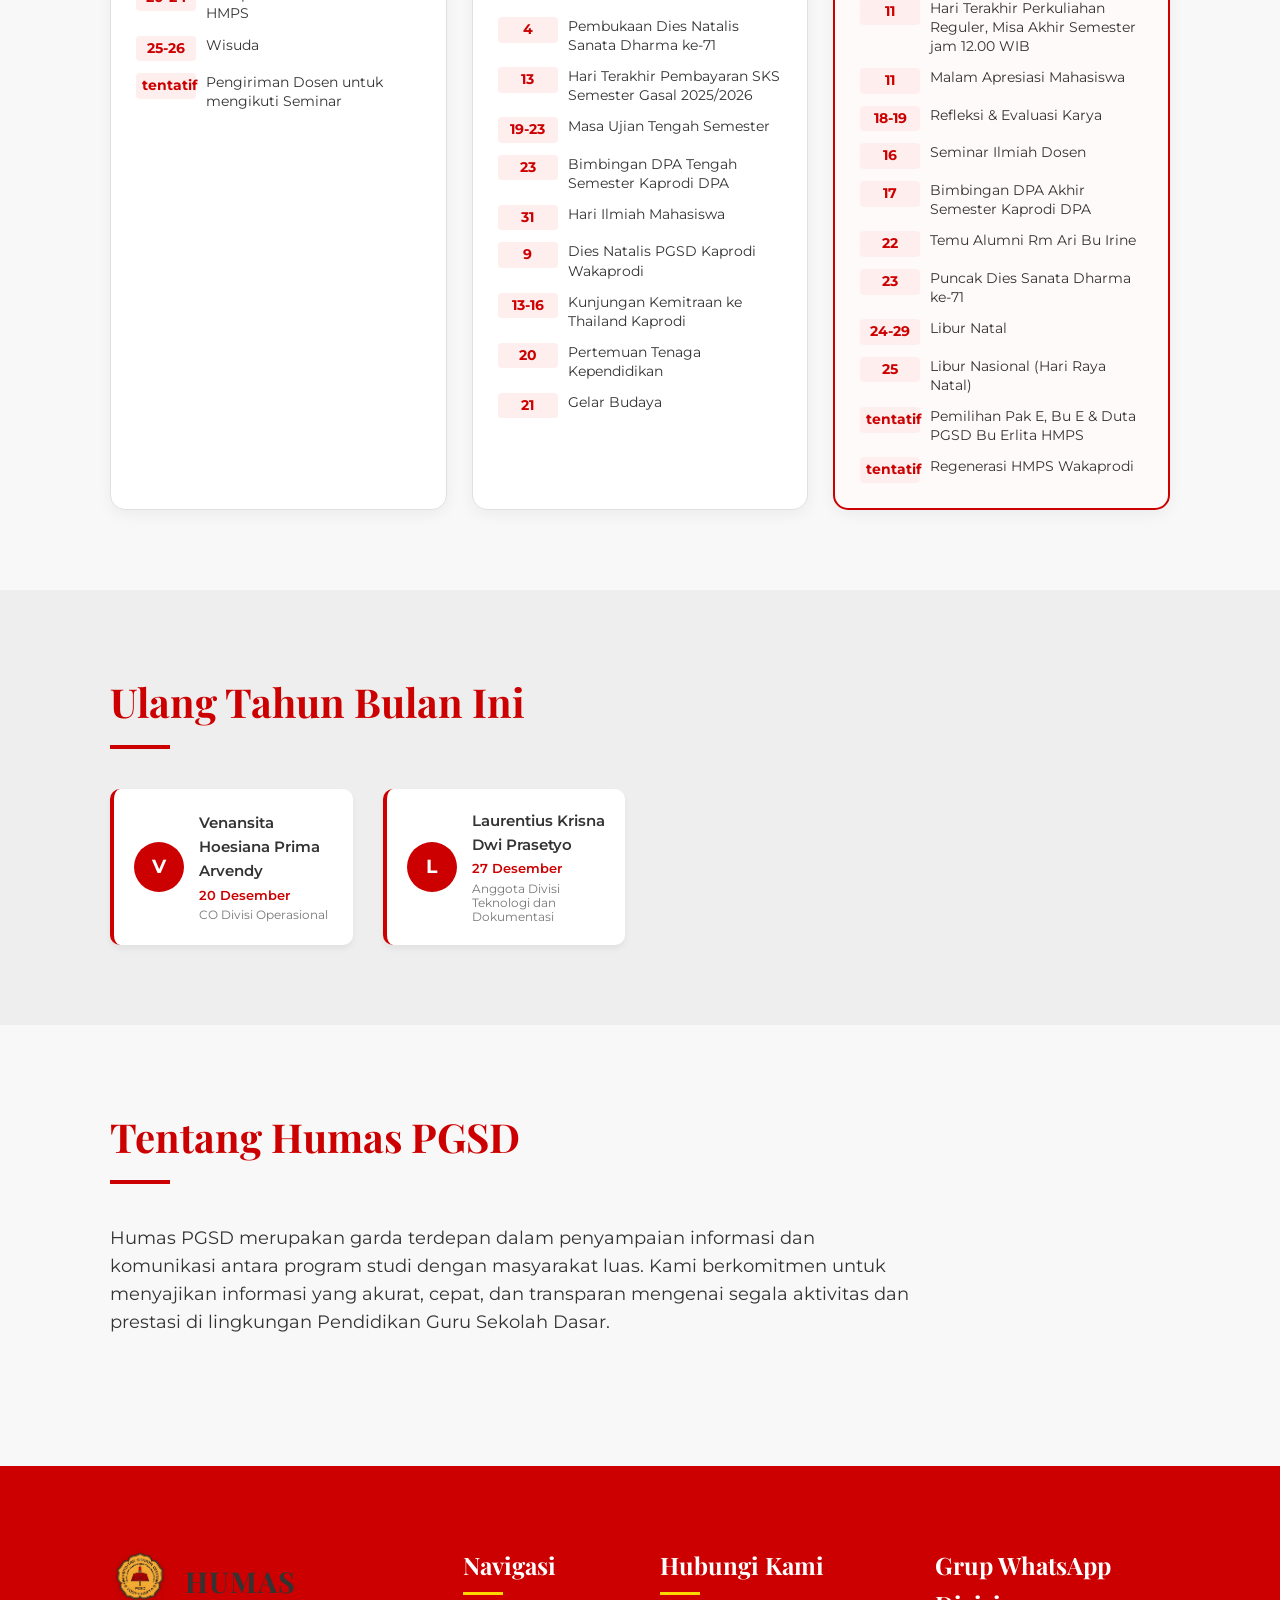
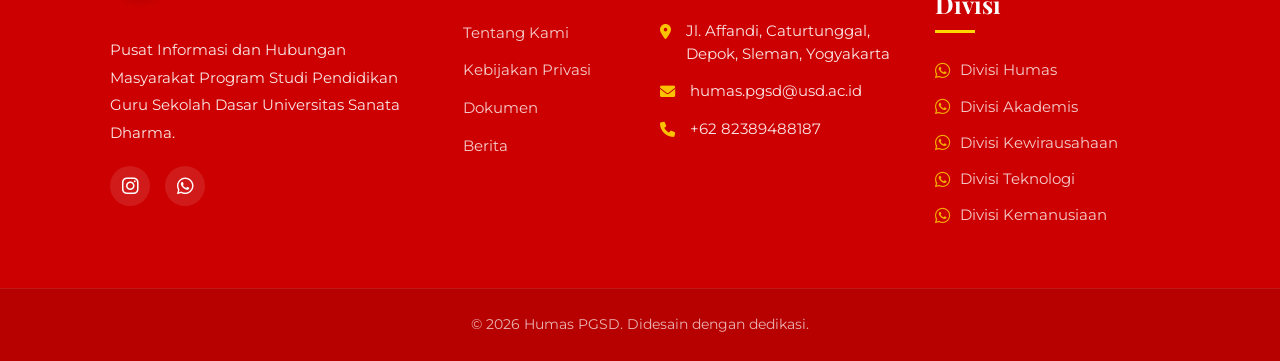
==== commit 0c99e8b0: "Fix HTML encoding issues in index.html" ====
--- a/index.html
+++ b/index.html
@@ -1,6 +1,6 @@
 <!DOCTYPE html>
 <html lang="id">
-<head> <p> 🎓 Humas PGSD - Universitas Sanata Dharma</p>
+<head> 
     <meta charset="UTF-8">
     <meta name="viewport" content="width=device-width, initial-scale=1.0">
     <title>🎓 Humas PGSD - Universitas Sanata Dharma</title>
